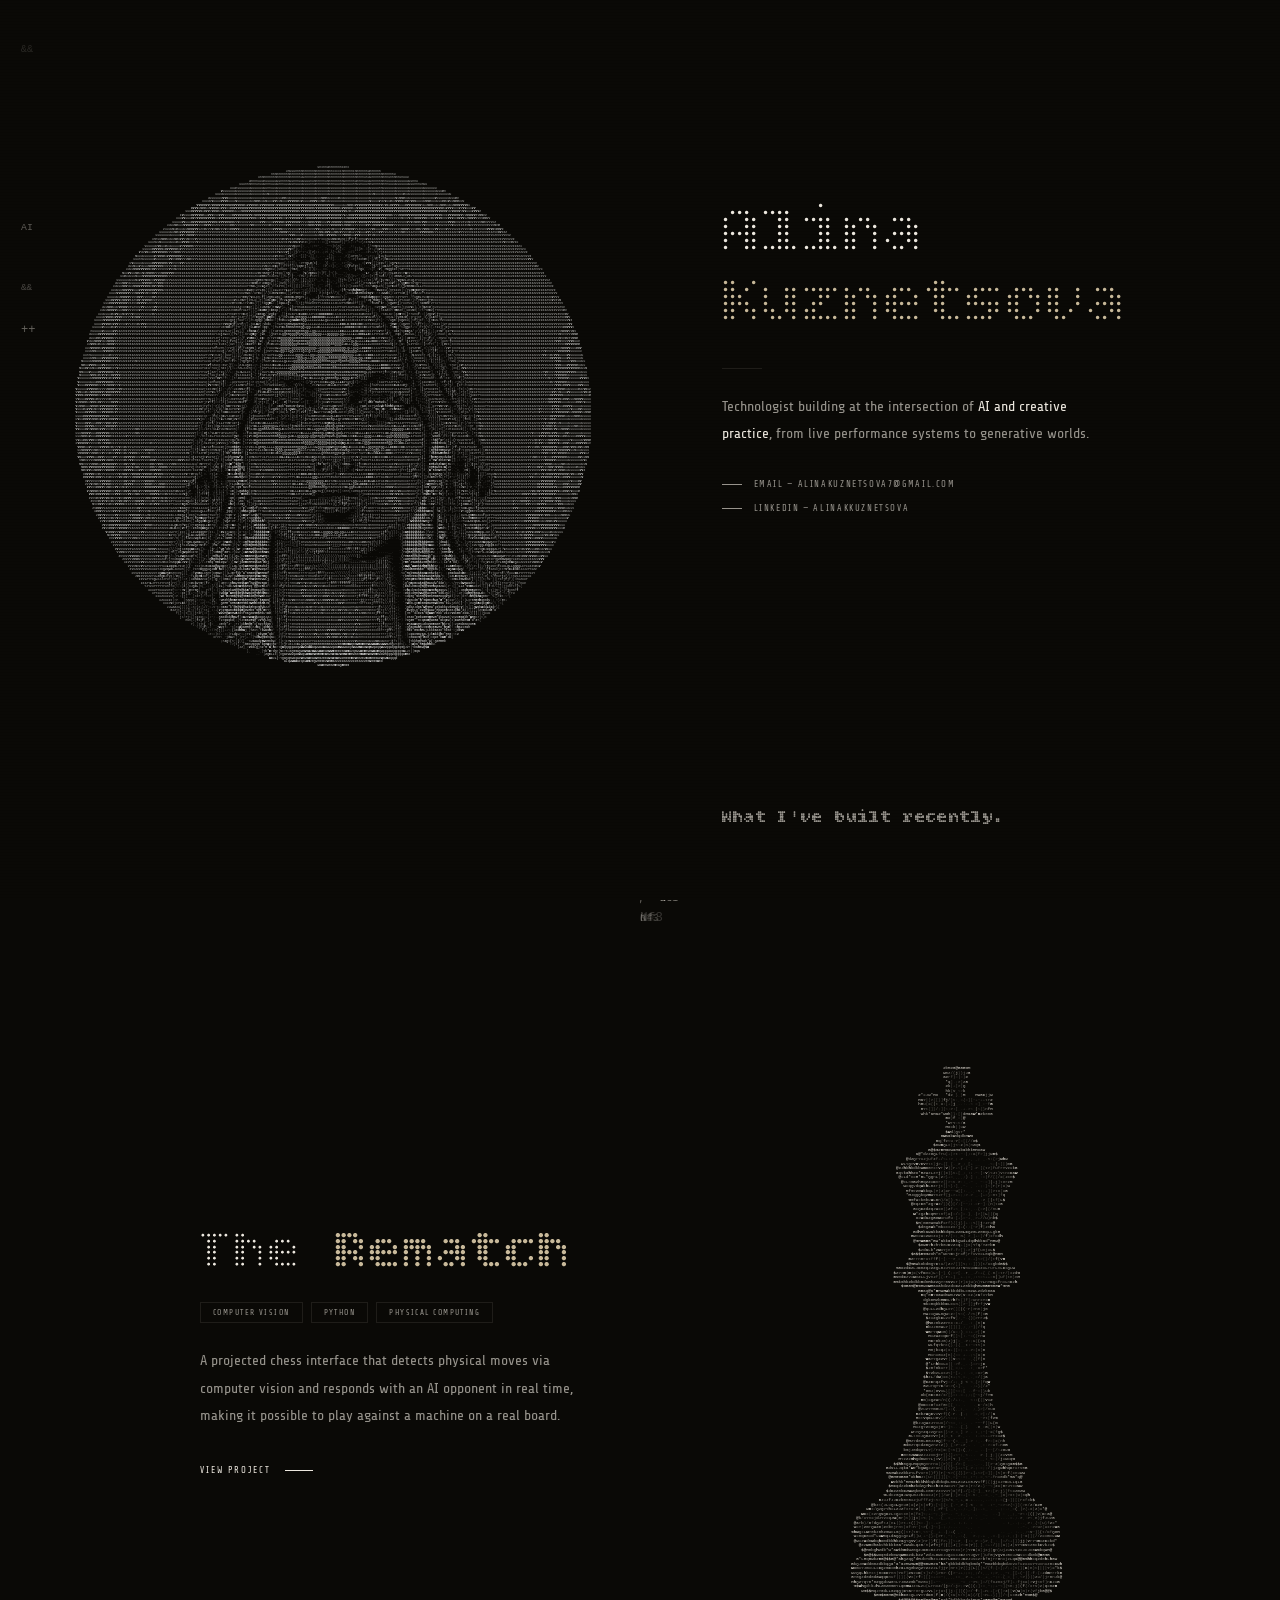
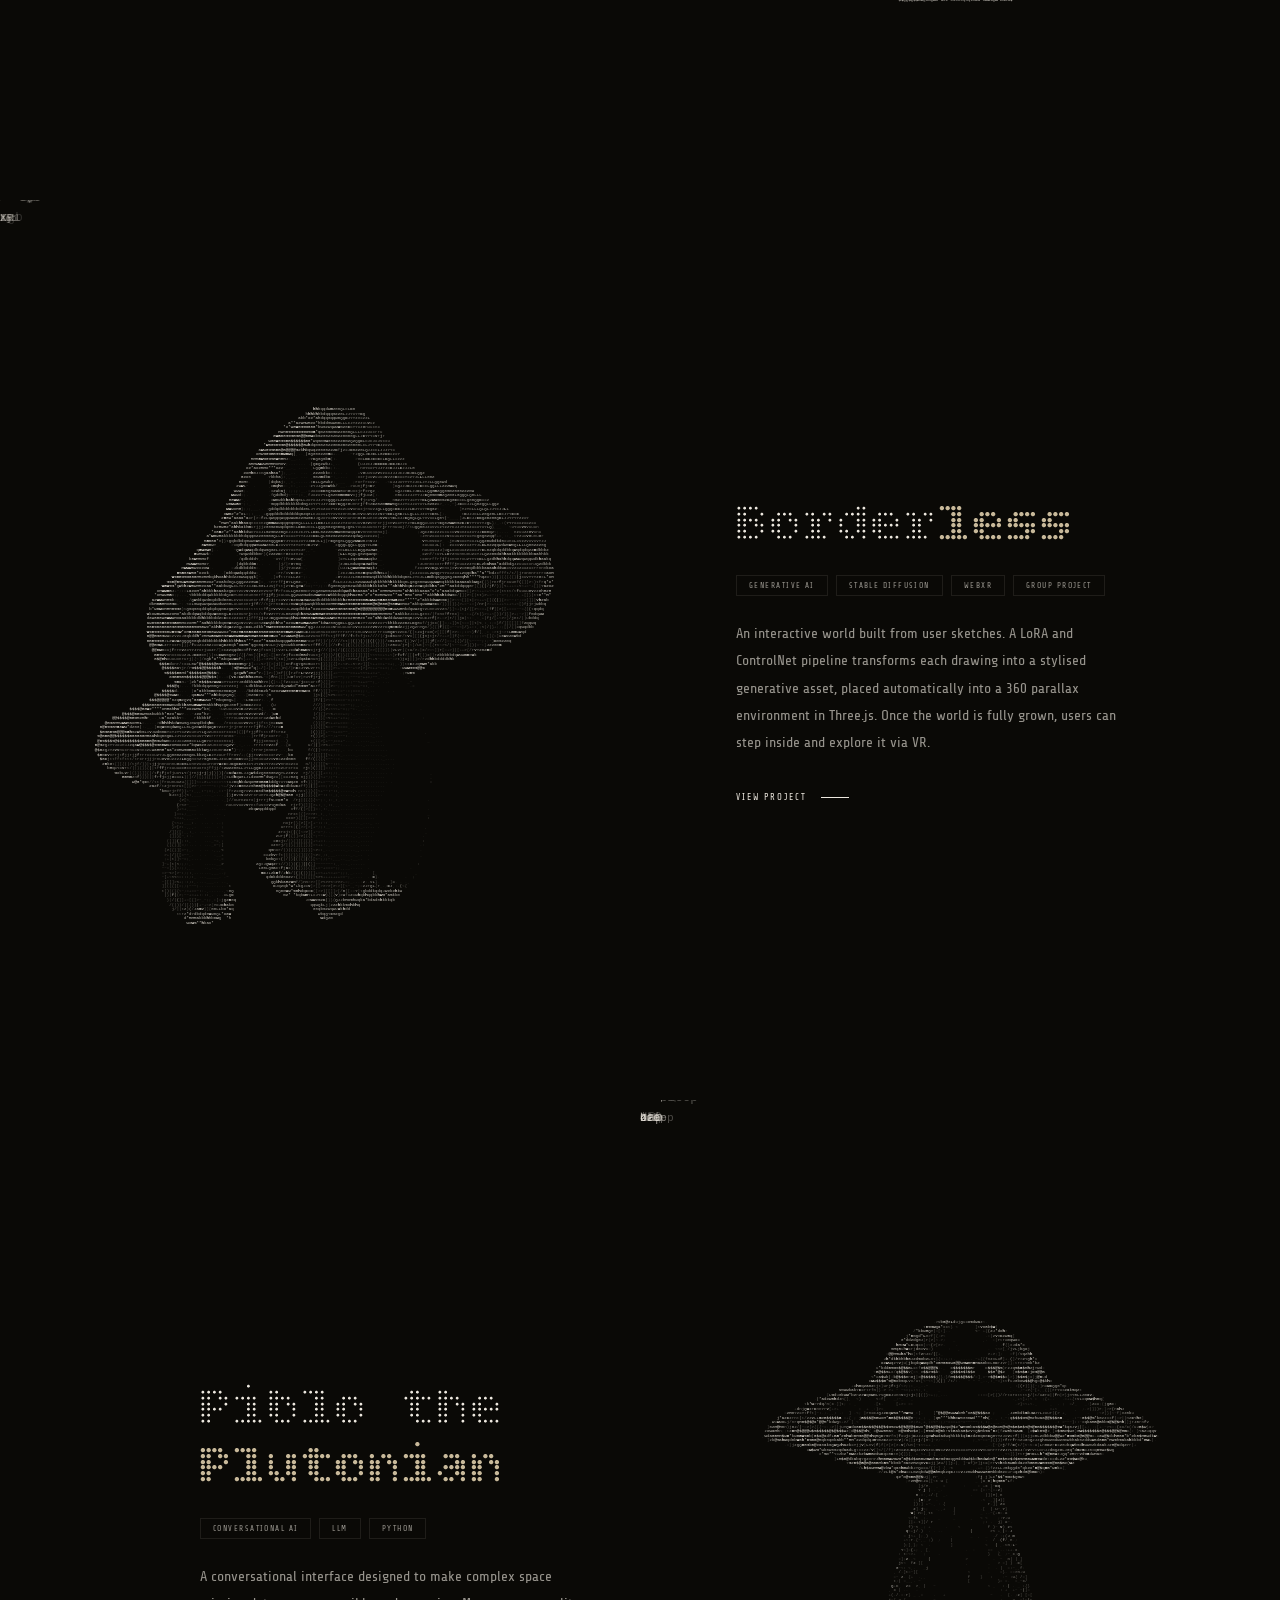
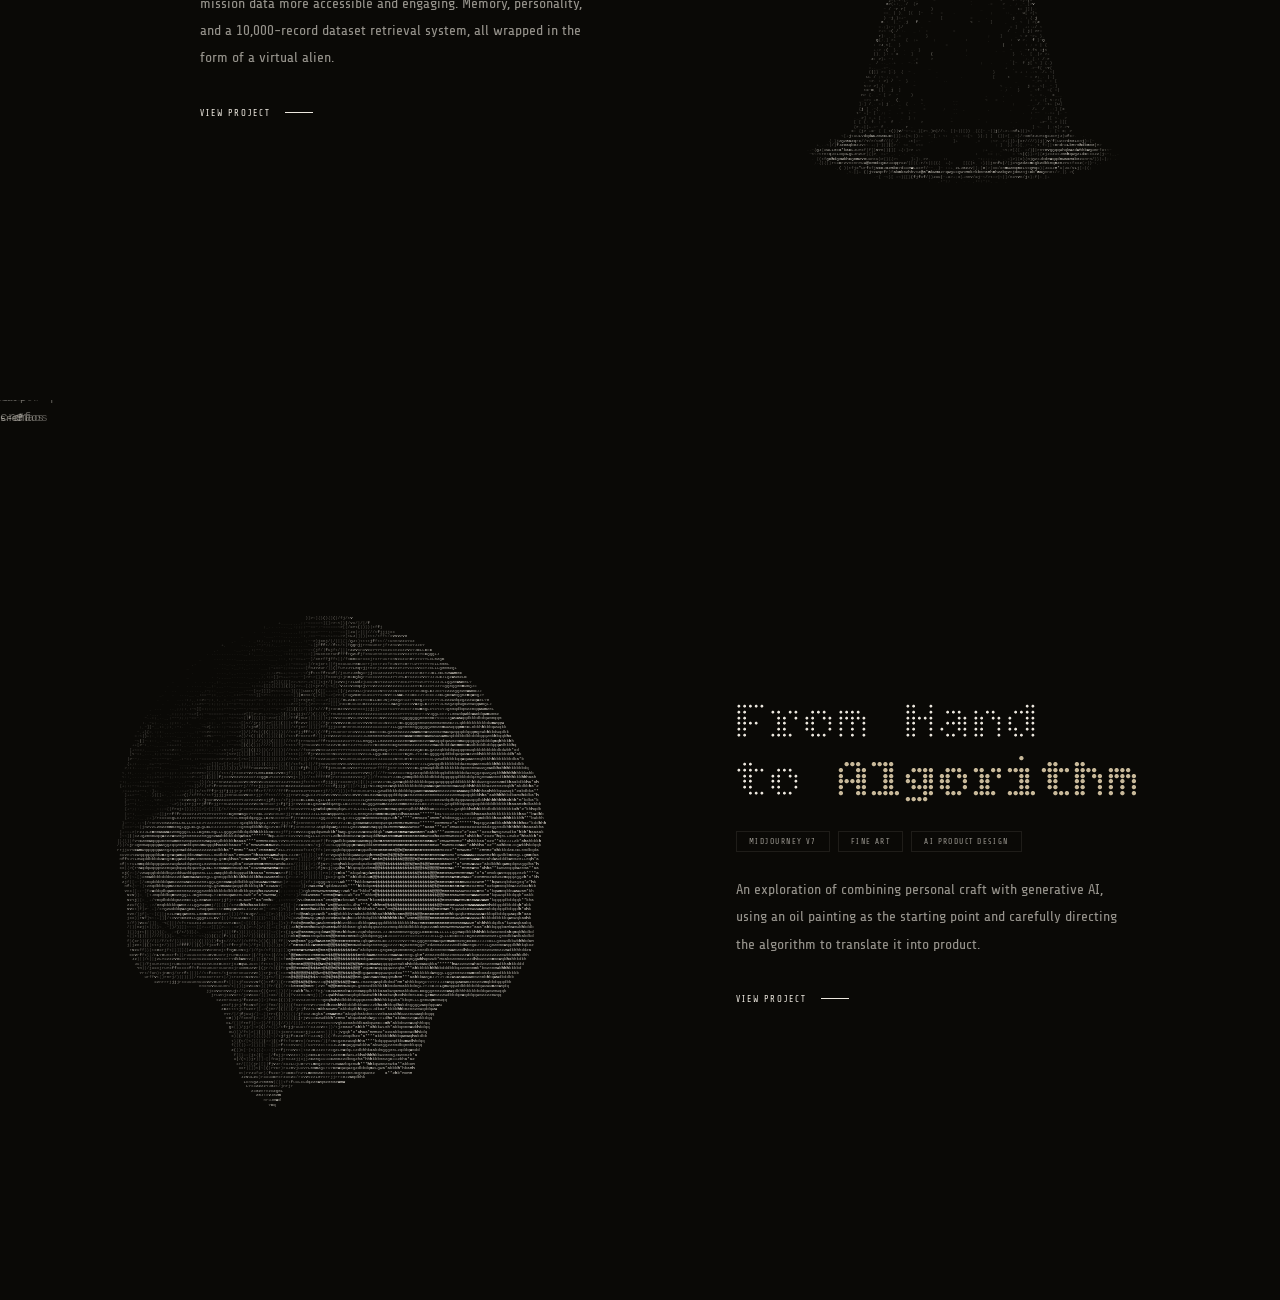
==== index.html @ 07818f17 "fix midjourney alignment" ====
<!doctype html>
<html lang="en">
<head>
  <meta charset="utf-8"/>
  <meta name="viewport" content="width=device-width, initial-scale=1"/>
  <title>Alina Kuznetsova</title>
  <link href="https://fonts.googleapis.com/css2?family=Share+Tech&family=Jost:wght@300;400;500;600;700;800&display=swap" rel="stylesheet">
  <link rel="stylesheet" href="css/style.css"/>
  <style>
    #work-intro h2 {
      font-size: clamp(13px, 1.4vw, 18px);
      font-weight: 400;
      color: var(--muted);
      letter-spacing: 0.02em;
    }
    .ascii-layer-proj {
      position: absolute;
      top: 0; left: 0;
      white-space: pre;
      font-family: 'Courier New', monospace;
      font-size: 4px;
      line-height: 1.14;
      letter-spacing: 0.02em;
      pointer-events: none;
      will-change: transform;
      -webkit-font-smoothing: none;
    }
    .ascii-layer-proj:first-child { position: relative; }
  </style>
</head>
<body>

  <!-- HERO -->
  <section id="hero">
    <div id="portrait-col">
      <div class="ascii-wrap" id="wrap-handshake" style="position:relative;margin-top:2vh;"></div>
      <canvas class="particle-canvas" id="pc-hero"></canvas>
    </div>
    <div id="info-col" style="display:flex;flex-direction:column;justify-content:space-between;padding:64px 72px 72px 56px;height:100%">
      <div class="info-top" style="display:flex;flex-direction:column;padding-top:15vh;">
        <div id="name">Alina<span class="last">Kuznetsova</span></div>
        <div class="h-rule"></div>
        <div id="descriptor">
          Technologist building at the intersection of <em>AI and creative practice</em>, from live performance systems to generative worlds.
        </div>
        <nav id="hero-links">
          <a href="mailto:alinakuznetsova7@gmail.com">Email — alinakuznetsova7@gmail.com</a>
          <a href="https://www.linkedin.com/in/alina-kuznetsova-74a386204/" target="_blank">LinkedIn — alinakkuznetsova</a>
        </nav>
      </div>
      <div id="work-intro">
        <h2>What I've built recently.</h2>
      </div>
    </div>
  </section>

  <!-- 01: THE REMATCH — icon RIGHT -->
  <section class="project-section" id="rematch">
    <div class="project-info text-left">
      <h2 class="project-title">The <em>Rematch</em></h2>
      <div class="project-tags">
        <span class="project-tag">Computer Vision</span>
        <span class="project-tag">Python</span>
        <span class="project-tag">Physical Computing</span>
      </div>
      <p class="project-desc">A projected chess interface that detects physical moves via computer vision and responds with an AI opponent in real time, making it possible to play against a machine on a real board.</p>
      <a class="project-link" href="rematch/index.html">View project</a>
    </div>
    <div class="project-visual" id="visual-rematch">
      <div id="wrap-chess" style="position:relative;will-change:transform;"></div>
      <canvas class="particle-canvas" id="pc-rematch"></canvas>
    </div>
  </section>

  <!-- 02: BORDERLESS — icon LEFT -->
  <section class="project-section visual-left" id="borderless">
    <div class="project-visual" id="visual-borderless">
      <div id="wrap-mush" style="position:relative;will-change:transform;"></div>
      <canvas class="particle-canvas" id="pc-borderless"></canvas>
    </div>
    <div class="project-info text-right">
      <h2 class="project-title">Border<em>less</em></h2>
      <div class="project-tags">
        <span class="project-tag">Generative AI</span>
        <span class="project-tag">Stable Diffusion</span>
        <span class="project-tag">WebXR</span>
        <span class="project-tag">Group Project</span>
      </div>
      <p class="project-desc">An interactive world built from user sketches. A LoRA and ControlNet pipeline transforms each drawing into a stylised generative asset, placed automatically into a 360 parallax environment in Three.js. Once the world is fully grown, users can step inside and explore it via VR.</p>
      <a class="project-link" href="borderless/index.html">View project</a>
    </div>
  </section>

  <!-- 03: PIBLO — icon RIGHT -->
  <section class="project-section" id="piblo">
    <div class="project-info text-left">
      <h2 class="project-title">Piblo the <em>Plutonian</em></h2>
      <div class="project-tags">
        <span class="project-tag">Conversational AI</span>
        <span class="project-tag">LLM</span>
        <span class="project-tag">Python</span>
      </div>
      <p class="project-desc">A conversational interface designed to make complex space mission data more accessible and engaging. Memory, personality, and a 10,000-record dataset retrieval system, all wrapped in the form of a virtual alien.</p>
      <a class="project-link" href="piblo/index.html">View project</a>
    </div>
    <div class="project-visual" style="background:var(--bg)" id="visual-piblo">
      <div id="ufo-wrap" style="position:relative;will-change:transform;"></div>
      <canvas class="particle-canvas" id="pc-piblo"></canvas>
    </div>
  </section>

  <!-- 04: FROM HAND TO ALGORITHM — icon LEFT -->
  <section class="project-section visual-left" id="midjourney">
    <div class="project-visual" id="visual-midjourney">
      <div id="wrap-brush" style="position:relative;will-change:transform;"></div>
      <canvas class="particle-canvas" id="pc-midjourney"></canvas>
    </div>
    <div class="project-info text-right">
      <h2 class="project-title">From Hand<br>to <em>Algorithm</em></h2>
      <div class="project-tags">
        <span class="project-tag">Midjourney V7</span>
        <span class="project-tag">Fine Art</span>
        <span class="project-tag">AI Product Design</span>
      </div>
      <p class="project-desc">An exploration of combining personal craft with generative AI, using an oil painting as the starting point and carefully directing the algorithm to translate it into product.</p>
      <a class="project-link" href="midjourney/index.html">View project</a>
    </div>
  </section>

  <script src="js/main.js"></script>
  <script>
  (function() {

    // ── HERO PORTRAIT ──
    Portfolio.renderASCII({
      src: 'images/face.png',
      wrap: document.getElementById('wrap-handshake'),
      fontSize: 3,
      toneMode: 'portrait',
      scale: 0.88,
      onDone: function(layers, PX, PY) {
        Portfolio.initParallax(document.getElementById('wrap-handshake'), layers, PX, PY, 0.7);
      }
    });
    var pcHero = document.getElementById('pc-hero');
    if (pcHero) Portfolio.initEdgeParticles(pcHero, ['AI','&&','//','{}','<>','01','ML','++','>>','::'], 28);

    // ── PROJECT ICONS -- exact copy of project page renderer ──
    var NUM_LAYERS = 10;
    var RAMP = " .-_,:;~=+<>[]{}()|/tfjrxnuvzXYJCLQ0Zmwqdbkha*#MW8%B@$";
    var R = RAMP.length;
    var OPACITIES = [0.14,0.22,0.30,0.40,0.50,0.60,0.70,0.80,0.90,1.0];
    var PX = [0.4,0.9,1.6,2.5,3.6,5.0,6.6,8.4,10.5,13.0];
    var PY = [0.3,0.6,1.1,1.7,2.4,3.3,4.4,5.6,7.0,8.8];

    function renderIcon(src, wrapId, visualId, pcId, chars, scale) {
      var wrap = document.getElementById(wrapId);
      var col = document.getElementById(visualId);
      scale = scale || 0.97;
      var layerEls = [];
      for (var i = 0; i < NUM_LAYERS; i++) {
        var pre = document.createElement('pre');
        pre.className = 'ascii-layer-proj';
        pre.style.zIndex = i;
        wrap.appendChild(pre);
        pre.style.color = 'rgba(237,232,223,' + OPACITIES[i] + ')';
        layerEls.push(pre);
      }
      var off = document.createElement('canvas');
      off.style.display = 'none';
      document.body.appendChild(off);
      var img = new Image();
      img.crossOrigin = 'anonymous';
      img.onload = function() {
        setTimeout(function() {
          var CW = 4 * 0.601, CH = 4 * 1.14;
          var imgA = img.width / img.height;
          var ROWS = Math.round(col.clientHeight * scale / CH);
          var COLS = Math.round(ROWS * imgA * (CH / CW));
          var maxC = Math.round(col.clientWidth * 0.97 / CW);
          if (COLS > maxC) { COLS = maxC; ROWS = Math.round(COLS / imgA * (CW / CH)); }
          off.width = COLS; off.height = ROWS;
          var ctx = off.getContext('2d');
          ctx.drawImage(img, 0, 0, COLS, ROWS);
          var data = ctx.getImageData(0, 0, COLS, ROWS).data;
          var raw = [];
          for (var i = 0; i < data.length; i += 4) {
            var r = data[i], g = data[i+1], b = data[i+2], a = data[i+3];
            if (a < 30 || (r > 230 && g > 230 && b > 230)) { raw.push(-1); continue; }
            var lum = (0.299*r + 0.587*g + 0.114*b) / 255;
            var lv = 1 - lum;
            raw.push(lv < 0.04 ? -1 : Math.pow(lv, 0.85));
          }
          var valid = raw.filter(function(v){return v>=0;}).sort(function(a,b){return a-b;});
          var lo = valid[Math.floor(valid.length*0.005)];
          var hi = valid[Math.floor(valid.length*0.995)];
          var norm = raw.map(function(v){return v<0?-1:Math.max(0,Math.min(1,(v-lo)/(hi-lo)));});
          var bw = 1 / NUM_LAYERS;
          for (var li = 0; li < NUM_LAYERS; li++) {
            var mn = li*bw, mx = mn+bw+0.012, out = '';
            for (var row = 0; row < ROWS; row++) {
              for (var c = 0; c < COLS; c++) {
                var d = norm[row*COLS+c];
                out += (d>=0&&d>=mn&&d<mx) ? RAMP[Math.min(Math.floor(d*R),R-1)] : ' ';
              }
              out += '\n';
            }
            layerEls[li].textContent = out;
          }
          var tx=0,ty=0,cx=0,cy=0;
          window.addEventListener('mousemove',function(e){
            tx=(e.clientX/window.innerWidth-0.5)*2;
            ty=(e.clientY/window.innerHeight-0.5)*2;
          });
          (function tick(){
            cx+=(tx-cx)*0.055; cy+=(ty-cy)*0.055;
            wrap.style.transform='perspective(1000px) rotateY('+(cx*8)+'deg) rotateX('+(-cy*5)+'deg)';
            for(var i=0;i<layerEls.length;i++)
              layerEls[i].style.transform='translate('+(cx*-PX[i]*0.7)+'px,'+(cy*-PY[i]*0.7)+'px)';
            requestAnimationFrame(tick);
          })();
        }, 100);
      };
      img.src = src;
      var pc = document.getElementById(pcId);
      if (pc && Portfolio.particleChars[chars]) {
        Portfolio.initEdgeParticles(pc, Portfolio.particleChars[chars], 28);
      }
    }

    renderIcon('images/chess.webp', 'wrap-chess',  'visual-rematch',    'pc-rematch',    'rematch');
    renderIcon('images/mush.webp',  'wrap-mush',   'visual-borderless', 'pc-borderless', 'borderless');
    renderIcon('images/skull.webp', 'wrap-brush',  'visual-midjourney', 'pc-midjourney', 'midjourney');

    // ── UFO ──
    renderIcon('images/ufo.webp', 'ufo-wrap', 'visual-piblo', 'pc-piblo', 'piblo', 0.55);

  })();
  </script>
</body>
</html>
---- css/style.css ----
@import url("https://fonts.googleapis.com/css2?family=Share+Tech&family=Bitcount&display=swap");

:root {
  --bg:      #0a0906;
  --ink:     #ede8df;
  --muted:   rgba(237,232,223,0.62);
  --faint:   rgba(237,232,223,0.09);
  --warm:    #c8b99a;
  --mono:    'Courier New', monospace;
  --sans:    'Share Tech', sans-serif;
  --display: 'Bitcount', sans-serif;
}

*,*::before,*::after { box-sizing:border-box; margin:0; padding:0; }
html { scroll-behavior: smooth; }
body {
  background: var(--bg);
  color: var(--ink);
  font-family: var(--sans);
  overflow-x: hidden;
  -webkit-font-smoothing: antialiased;
}
body::after {
  content: "";
  position: fixed; inset: 0;
  background: repeating-linear-gradient(0deg, transparent, transparent 2px, rgba(0,0,0,0.018) 2px, rgba(0,0,0,0.018) 3px);
  pointer-events: none;
  z-index: 9999;
}

/* HERO */
#hero {
  width: 100vw; height: 100vh;
  display: grid;
  grid-template-columns: 52% 48%;
  position: relative;
  overflow: hidden;
}
#portrait-col {
  position: relative;
  width: 100%;
  height: 100%;
  overflow: hidden;
  display: flex;
  align-items: center;
  justify-content: center;
}
#portrait-wrap {
  position: relative;
  will-change: transform;
  width: 100%;
  height: 100%;
}
#portrait-wrap canvas {
  display: block;
  width: 100%;
  height: 100%;
}

#info-col {
  display: flex;
  flex-direction: column;
  justify-content: center;
  padding: 64px 72px 72px 56px;
  height: 100%;
}
.info-top {
  display: flex;
  flex-direction: column;
  margin-bottom: auto;
  padding-top: 0;
}

/* Work intro */
#work-intro { padding-top: 48px; }
#work-intro h2 {
  font-family: var(--display);
  font-size: clamp(14px, 1.4vw, 18px);
  font-weight: 300;
  color: var(--muted);
  letter-spacing: 0.01em;
}

/* NAME */
#name {
  font-family: var(--display);
  font-size: clamp(52px, 5.5vw, 80px);
  font-weight: 200;
  line-height: 1.0;
  letter-spacing: -0.02em;
  margin-bottom: 28px;
}
#name .last {
  font-weight: 200;
  color: var(--warm);
  display: block;
}

.h-rule { width: 40px; height: 1px; background: var(--faint); margin-bottom: 24px; }

#descriptor {
  font-size: clamp(13px, 1.15vw, 15px);
  line-height: 1.85;
  color: var(--muted);
  max-width: 380px;
  margin-bottom: 32px;
}
#descriptor em { font-style: normal; color: var(--ink); font-weight: 400; }

#hero-links { display: flex; flex-direction: column; gap: 14px; }
#hero-links a {
  font-size: 9px; letter-spacing: 0.18em; text-transform: uppercase;
  color: var(--muted); text-decoration: none;
  display: flex; align-items: center; gap: 12px;
  transition: color 0.2s; width: fit-content;
}
#hero-links a::before {
  content: ""; width: 20px; height: 1px;
  background: currentColor; transition: width 0.3s; flex-shrink: 0;
}
#hero-links a:hover { color: var(--ink); }
#hero-links a:hover::before { width: 36px; }

/* PROJECT SECTIONS */
.project-section {
  width: 100vw; min-height: 100vh;
  display: grid;
  grid-template-columns: 1fr 1fr;
  align-items: center;
  position: relative;
  overflow: hidden;
}
.project-section.visual-left {
  grid-template-columns: 1fr 1fr;
}
.project-visual {
  position: relative;
  height: 100vh;
  display: flex; align-items: center; justify-content: center;
  overflow: hidden;
}
.ascii-wrap { position: relative; will-change: transform; }
.particle-canvas { position: absolute; inset: 0; pointer-events: none; z-index: 20; }
#ufo-canvas { display: block; }

.project-info {
  display: flex; flex-direction: column;
  padding: 0 72px;
}
.project-info.text-left { padding-left: 200px; padding-right: 56px; }
.project-info.text-right { padding-left: 96px; padding-right: 96px; }

.project-title {
  font-family: var(--display);
  font-size: clamp(36px, 4.5vw, 64px);
  font-weight: 200;
  line-height: 1.0;
  letter-spacing: -0.02em;
  margin-bottom: 20px;
}
.project-title em {
  font-style: normal;
  font-weight: 300;
  color: var(--warm);
}

.project-tags { display: flex; flex-wrap: wrap; gap: 8px; margin-bottom: 24px; }
.project-tag {
  font-size: 8px; letter-spacing: 0.18em; text-transform: uppercase;
  color: var(--muted); border: 1px solid var(--faint); padding: 5px 12px;
}

.project-desc {
  font-size: clamp(13px, 1.15vw, 15px);
  line-height: 1.85; color: var(--muted);
  max-width: 400px; margin-bottom: 36px;
}

.project-link {
  font-size: 9px; letter-spacing: 0.22em; text-transform: uppercase;
  color: var(--ink); text-decoration: none;
  display: flex; align-items: center; gap: 14px;
  width: fit-content; transition: gap 0.3s;
}
.project-link::after {
  content: ""; width: 28px; height: 1px;
  background: var(--ink); transition: width 0.3s;
}
.project-link:hover { gap: 20px; }
.project-link:hover::after { width: 44px; }
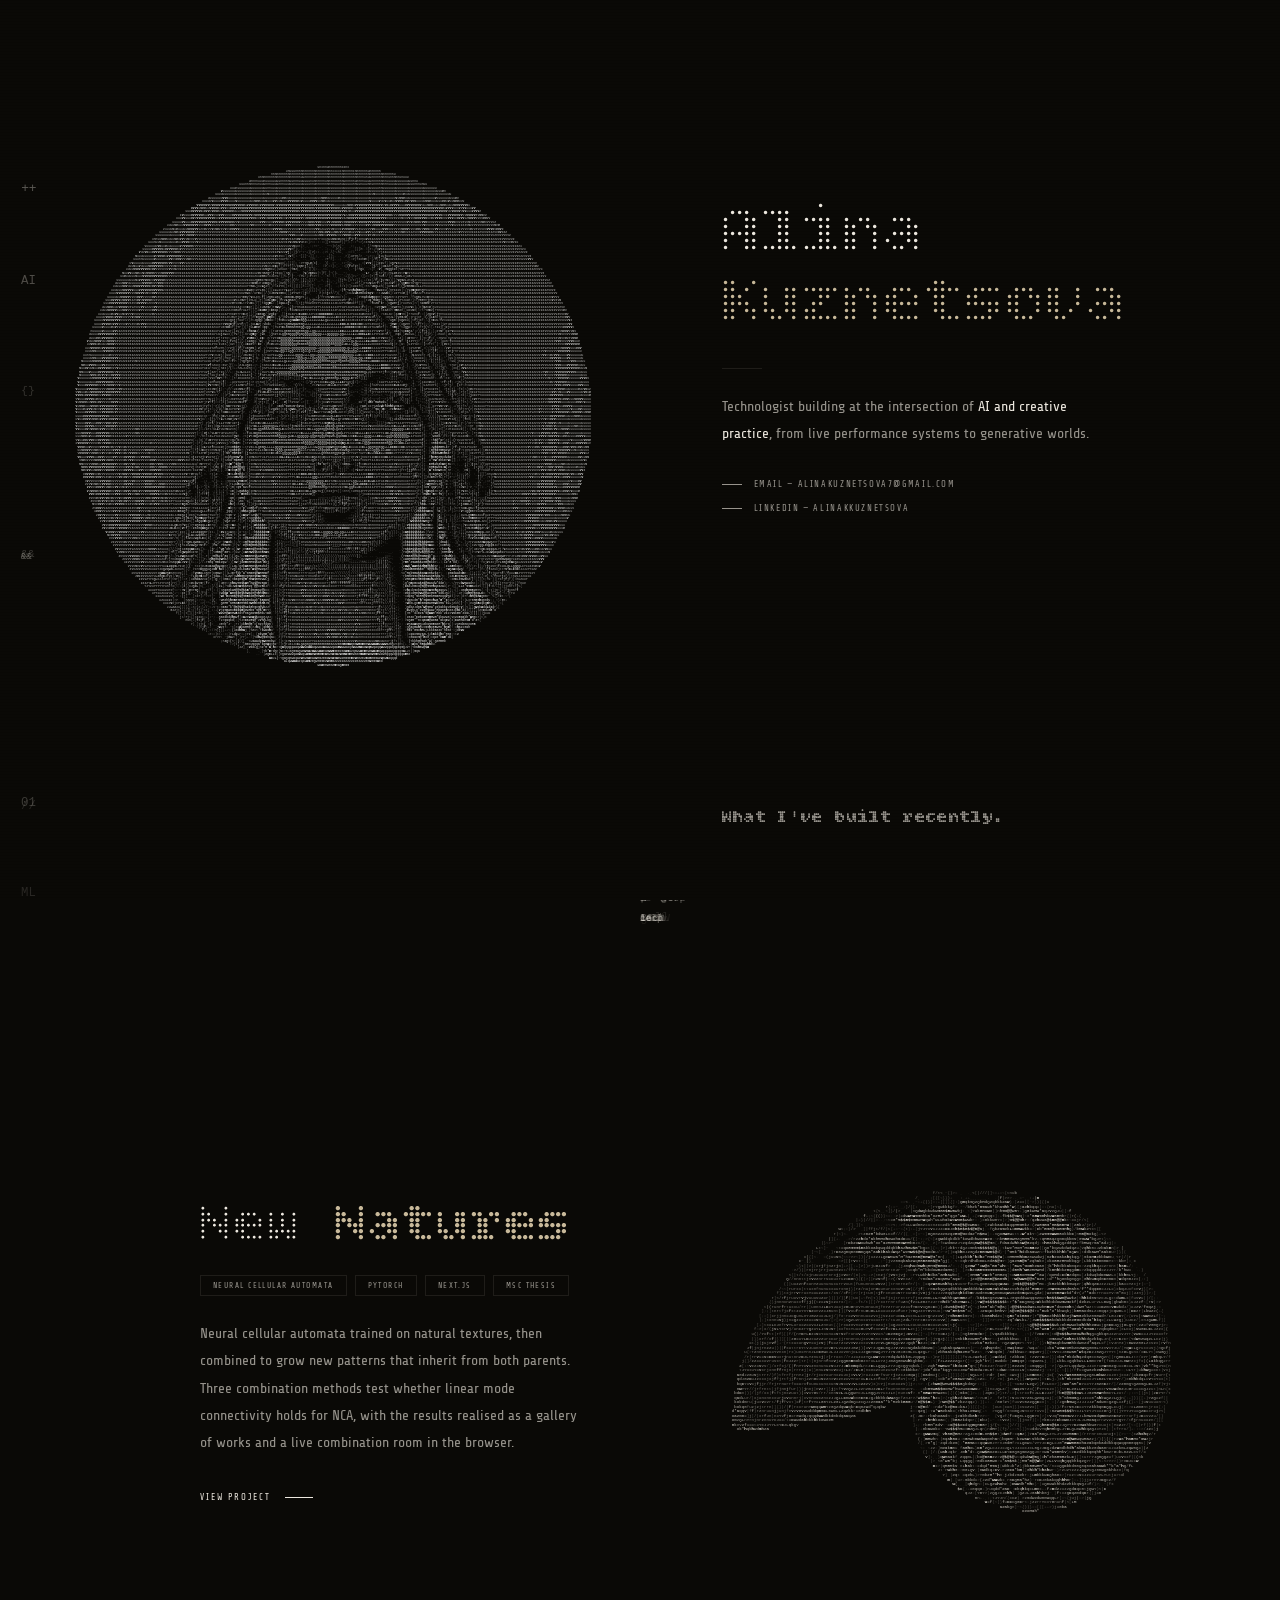
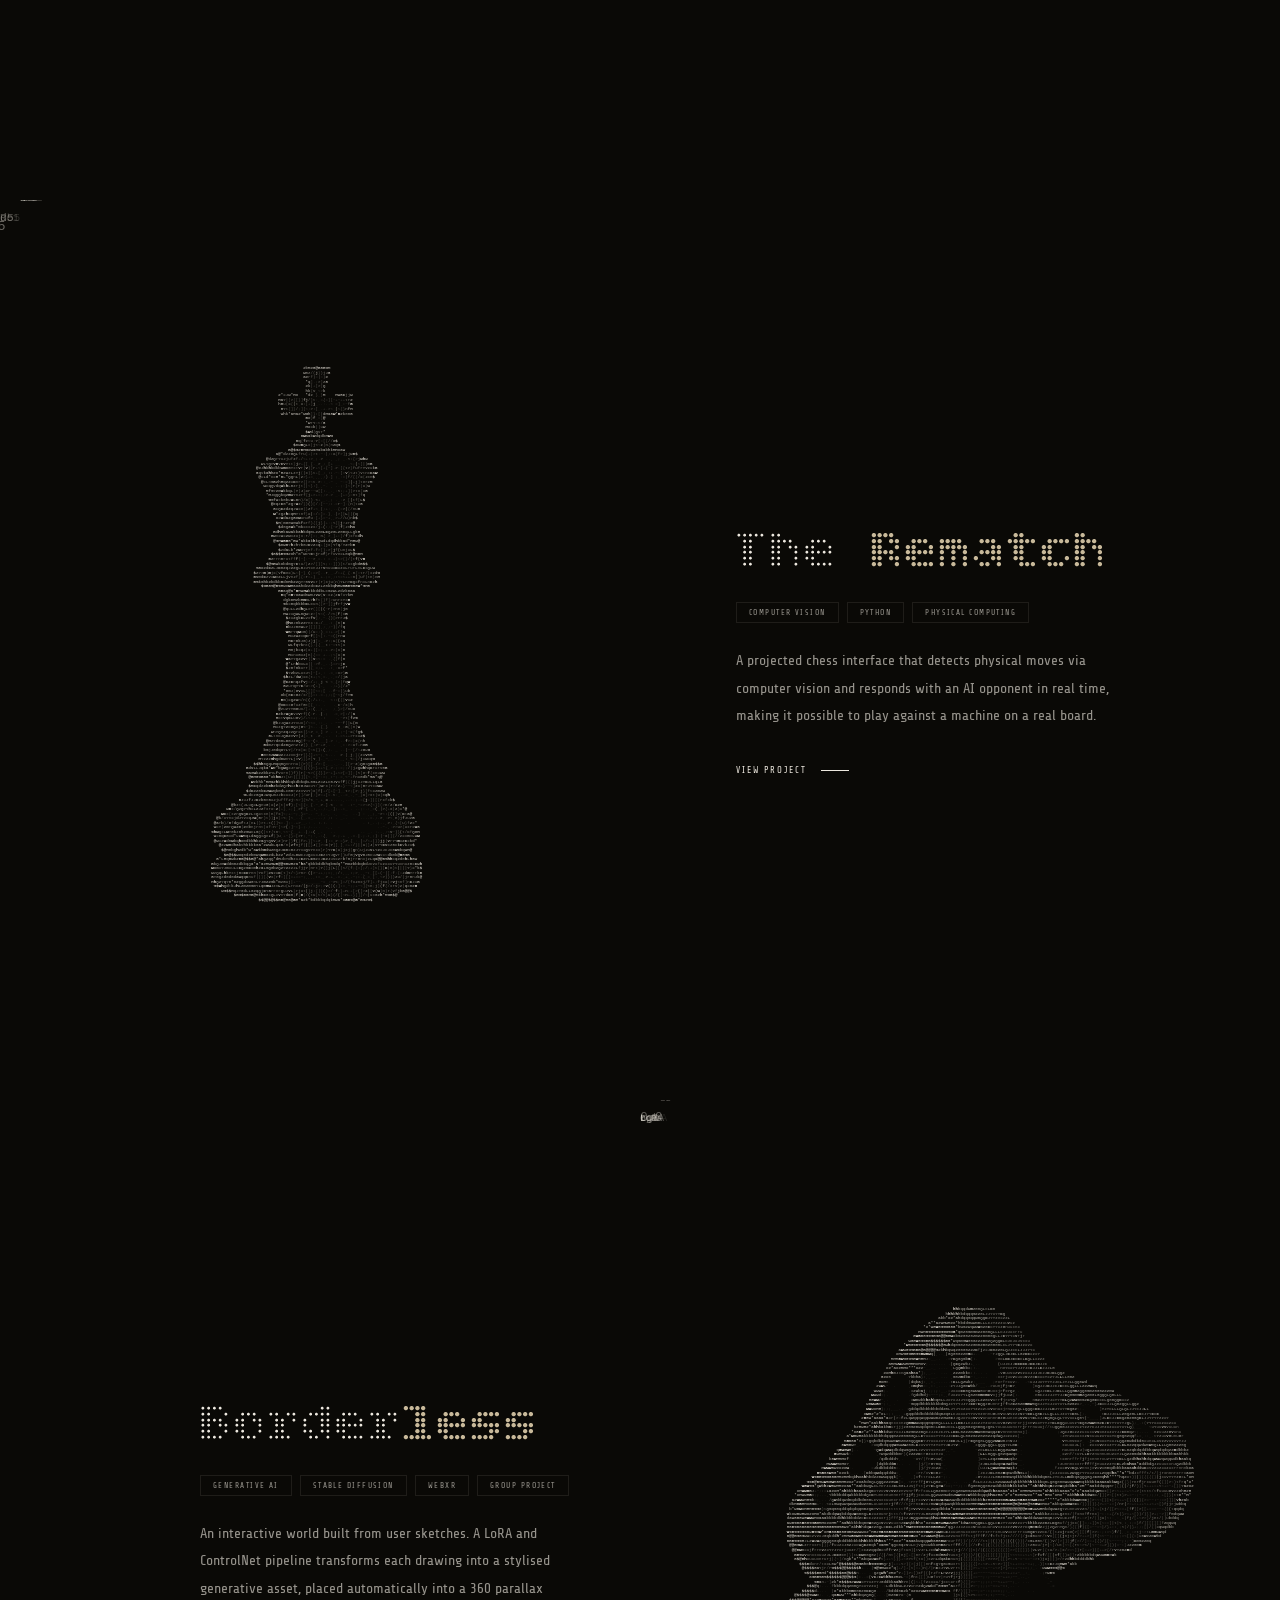
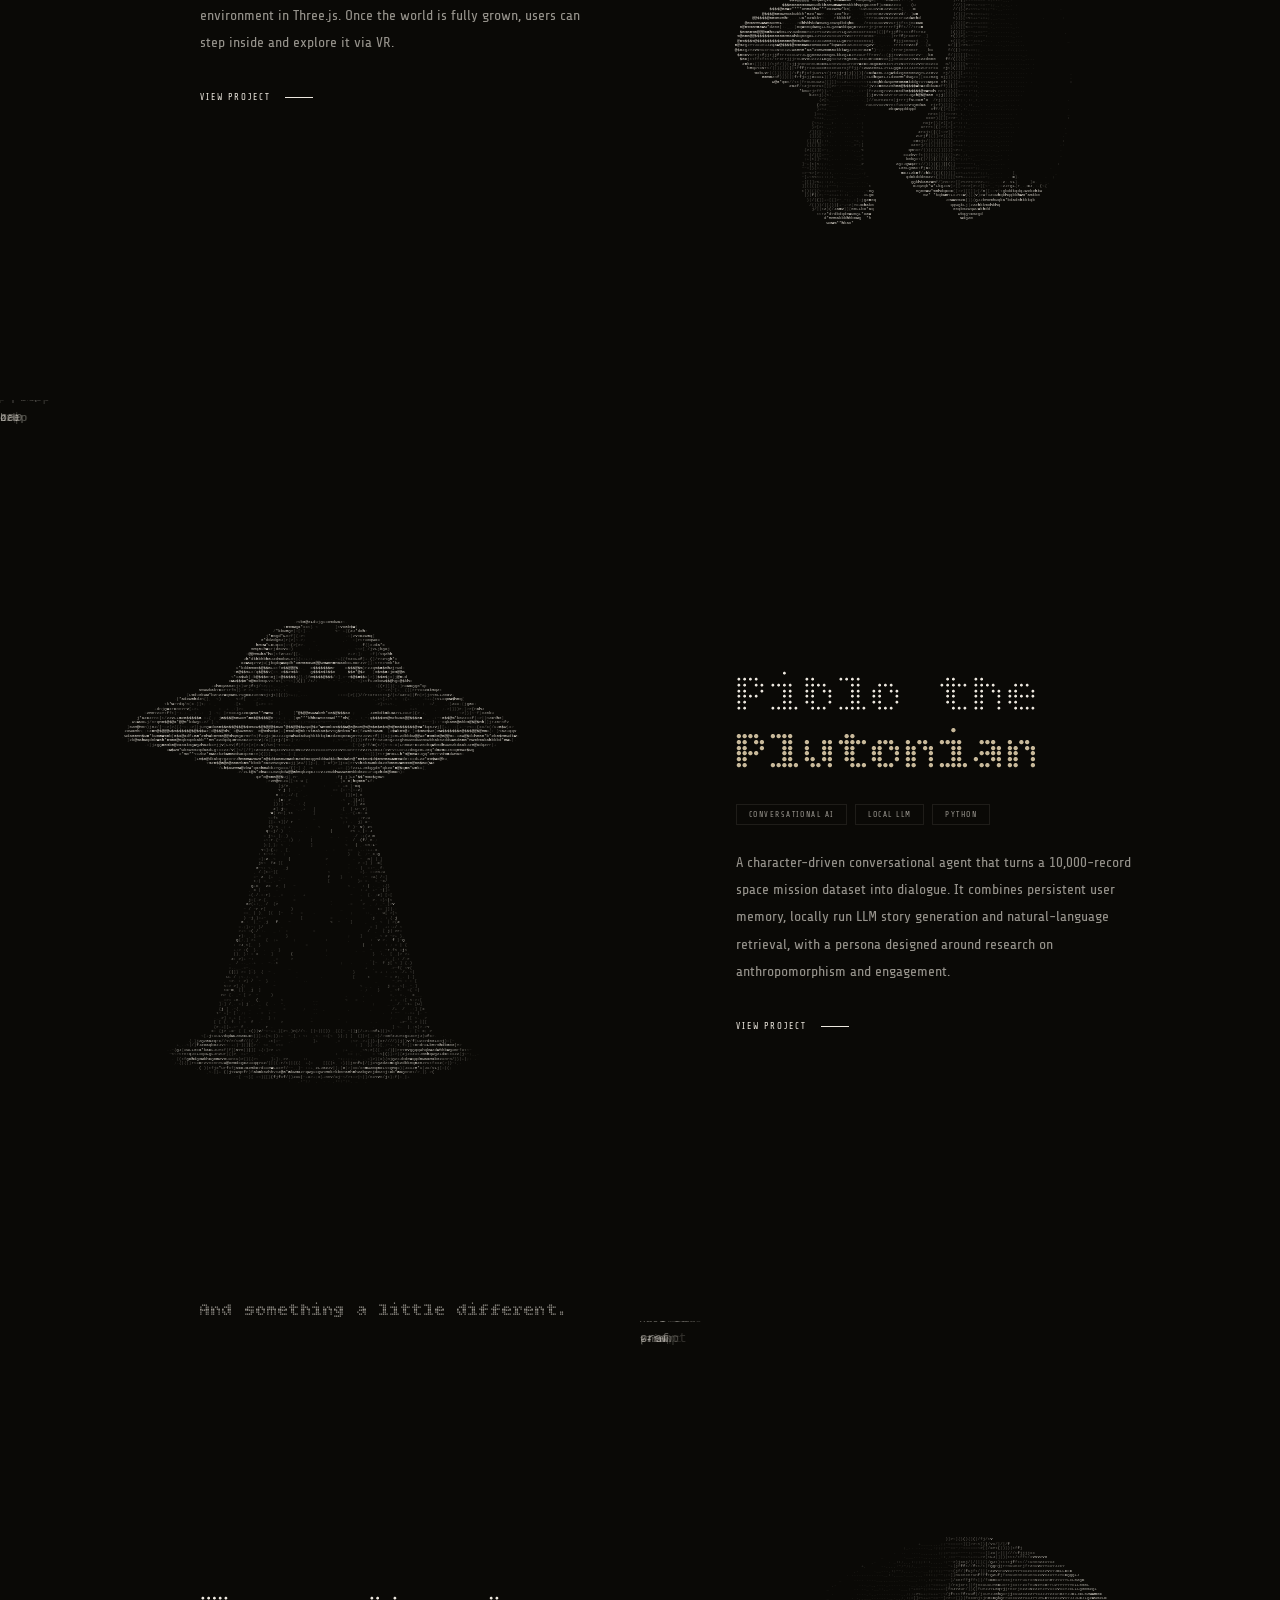
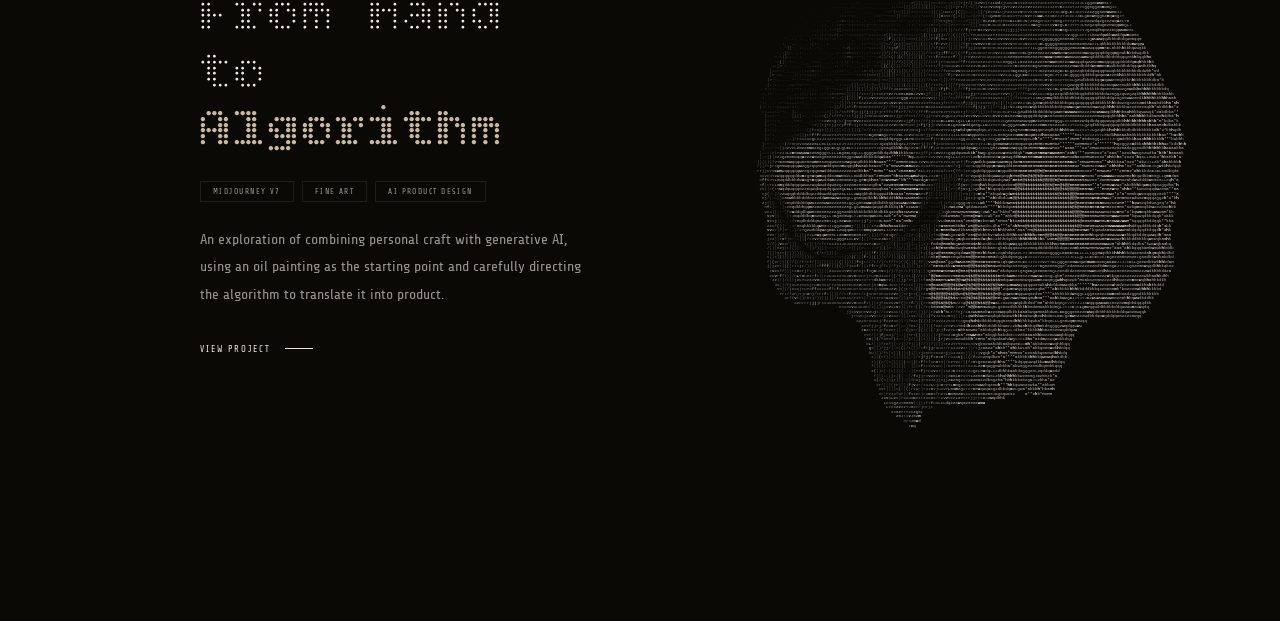
==== commit 33bd221d: "reorder projects, add new natures page and nautilus icon" ====
--- a/index.html
+++ b/index.html
@@ -7,11 +7,19 @@
   <link href="https://fonts.googleapis.com/css2?family=Share+Tech&family=Jost:wght@300;400;500;600;700;800&display=swap" rel="stylesheet">
   <link rel="stylesheet" href="css/style.css"/>
   <style>
-    #work-intro h2 {
+    #work-intro h2, #extra-intro h2 {
       font-size: clamp(13px, 1.4vw, 18px);
       font-weight: 400;
       color: var(--muted);
       letter-spacing: 0.02em;
+    }
+    #extra-intro {
+      padding: 0 56px 0 200px;
+    }
+    #extra-intro h2 {
+      font-family: var(--display);
+      font-weight: 300;
+      letter-spacing: 0.01em;
     }
     .ascii-layer-proj {
       position: absolute;
@@ -54,9 +62,32 @@
     </div>
   </section>
 
-  <!-- 01: THE REMATCH — icon RIGHT -->
-  <section class="project-section" id="rematch">
+  <!-- 01: NEW NATURES — icon RIGHT -->
+  <section class="project-section" id="new-natures">
     <div class="project-info text-left">
+      <h2 class="project-title">New <em>Natures</em></h2>
+      <div class="project-tags">
+        <span class="project-tag">Neural Cellular Automata</span>
+        <span class="project-tag">PyTorch</span>
+        <span class="project-tag">Next.js</span>
+        <span class="project-tag">MSc Thesis</span>
+      </div>
+      <p class="project-desc">Neural cellular automata trained on natural textures, then combined to grow new patterns that inherit from both parents. Three combination methods test whether linear mode connectivity holds for NCA, with the results realised as a gallery of works and a live combination room in the browser.</p>
+      <a class="project-link" href="new-natures/index.html">View project</a>
+    </div>
+    <div class="project-visual" id="visual-new-natures">
+      <div id="wrap-nca" style="position:relative;will-change:transform;"></div>
+      <canvas class="particle-canvas" id="pc-new-natures"></canvas>
+    </div>
+  </section>
+
+  <!-- 02: THE REMATCH — icon LEFT -->
+  <section class="project-section visual-left" id="rematch">
+    <div class="project-visual" id="visual-rematch">
+      <div id="wrap-chess" style="position:relative;will-change:transform;"></div>
+      <canvas class="particle-canvas" id="pc-rematch"></canvas>
+    </div>
+    <div class="project-info text-right">
       <h2 class="project-title">The <em>Rematch</em></h2>
       <div class="project-tags">
         <span class="project-tag">Computer Vision</span>
@@ -66,19 +97,11 @@
       <p class="project-desc">A projected chess interface that detects physical moves via computer vision and responds with an AI opponent in real time, making it possible to play against a machine on a real board.</p>
       <a class="project-link" href="rematch/index.html">View project</a>
     </div>
-    <div class="project-visual" id="visual-rematch">
-      <div id="wrap-chess" style="position:relative;will-change:transform;"></div>
-      <canvas class="particle-canvas" id="pc-rematch"></canvas>
-    </div>
-  </section>
-
-  <!-- 02: BORDERLESS — icon LEFT -->
-  <section class="project-section visual-left" id="borderless">
-    <div class="project-visual" id="visual-borderless">
-      <div id="wrap-mush" style="position:relative;will-change:transform;"></div>
-      <canvas class="particle-canvas" id="pc-borderless"></canvas>
-    </div>
-    <div class="project-info text-right">
+  </section>
+
+  <!-- 03: BORDERLESS — icon RIGHT -->
+  <section class="project-section" id="borderless">
+    <div class="project-info text-left">
       <h2 class="project-title">Border<em>less</em></h2>
       <div class="project-tags">
         <span class="project-tag">Generative AI</span>
@@ -89,41 +112,50 @@
       <p class="project-desc">An interactive world built from user sketches. A LoRA and ControlNet pipeline transforms each drawing into a stylised generative asset, placed automatically into a 360 parallax environment in Three.js. Once the world is fully grown, users can step inside and explore it via VR.</p>
       <a class="project-link" href="borderless/index.html">View project</a>
     </div>
-  </section>
-
-  <!-- 03: PIBLO — icon RIGHT -->
-  <section class="project-section" id="piblo">
-    <div class="project-info text-left">
-      <h2 class="project-title">Piblo the <em>Plutonian</em></h2>
-      <div class="project-tags">
-        <span class="project-tag">Conversational AI</span>
-        <span class="project-tag">LLM</span>
-        <span class="project-tag">Python</span>
-      </div>
-      <p class="project-desc">A conversational interface designed to make complex space mission data more accessible and engaging. Memory, personality, and a 10,000-record dataset retrieval system, all wrapped in the form of a virtual alien.</p>
-      <a class="project-link" href="piblo/index.html">View project</a>
-    </div>
+    <div class="project-visual" id="visual-borderless">
+      <div id="wrap-mush" style="position:relative;will-change:transform;"></div>
+      <canvas class="particle-canvas" id="pc-borderless"></canvas>
+    </div>
+  </section>
+
+  <!-- 04: PIBLO — icon LEFT -->
+  <section class="project-section visual-left" id="piblo">
     <div class="project-visual" style="background:var(--bg)" id="visual-piblo">
       <div id="ufo-wrap" style="position:relative;will-change:transform;"></div>
       <canvas class="particle-canvas" id="pc-piblo"></canvas>
     </div>
-  </section>
-
-  <!-- 04: FROM HAND TO ALGORITHM — icon LEFT -->
-  <section class="project-section visual-left" id="midjourney">
+    <div class="project-info text-right">
+      <h2 class="project-title">Piblo the <em>Plutonian</em></h2>
+      <div class="project-tags">
+        <span class="project-tag">Conversational AI</span>
+        <span class="project-tag">Local LLM</span>
+        <span class="project-tag">Python</span>
+      </div>
+      <p class="project-desc">A character-driven conversational agent that turns a 10,000-record space mission dataset into dialogue. It combines persistent user memory, locally run LLM story generation and natural-language retrieval, with a persona designed around research on anthropomorphism and engagement.</p>
+      <a class="project-link" href="piblo/index.html">View project</a>
+    </div>
+  </section>
+
+  <!-- EXTRA -->
+  <div id="extra-intro">
+    <h2>And something a little different.</h2>
+  </div>
+
+  <!-- 05: FROM HAND TO ALGORITHM — icon RIGHT -->
+  <section class="project-section" id="midjourney">
+    <div class="project-info text-left">
+      <h2 class="project-title">From Hand<br>to <em>Algorithm</em></h2>
+      <div class="project-tags">
+        <span class="project-tag">Midjourney V7</span>
+        <span class="project-tag">Fine Art</span>
+        <span class="project-tag">AI Product Design</span>
+      </div>
+      <p class="project-desc">An exploration of combining personal craft with generative AI, using an oil painting as the starting point and carefully directing the algorithm to translate it into product.</p>
+      <a class="project-link" href="midjourney/index.html">View project</a>
+    </div>
     <div class="project-visual" id="visual-midjourney">
       <div id="wrap-brush" style="position:relative;will-change:transform;"></div>
       <canvas class="particle-canvas" id="pc-midjourney"></canvas>
-    </div>
-    <div class="project-info text-right">
-      <h2 class="project-title">From Hand<br>to <em>Algorithm</em></h2>
-      <div class="project-tags">
-        <span class="project-tag">Midjourney V7</span>
-        <span class="project-tag">Fine Art</span>
-        <span class="project-tag">AI Product Design</span>
-      </div>
-      <p class="project-desc">An exploration of combining personal craft with generative AI, using an oil painting as the starting point and carefully directing the algorithm to translate it into product.</p>
-      <a class="project-link" href="midjourney/index.html">View project</a>
     </div>
   </section>
 
@@ -228,9 +260,10 @@
       }
     }
 
-    renderIcon('images/chess.webp', 'wrap-chess',  'visual-rematch',    'pc-rematch',    'rematch');
-    renderIcon('images/mush.webp',  'wrap-mush',   'visual-borderless', 'pc-borderless', 'borderless');
-    renderIcon('images/skull.webp', 'wrap-brush',  'visual-midjourney', 'pc-midjourney', 'midjourney');
+    renderIcon('images/nca.webp',  'wrap-nca',    'visual-new-natures', 'pc-new-natures', 'newnatures');
+    renderIcon('images/chess.webp', 'wrap-chess',  'visual-rematch',     'pc-rematch',     'rematch');
+    renderIcon('images/mush.webp',  'wrap-mush',   'visual-borderless',  'pc-borderless',  'borderless');
+    renderIcon('images/skull.webp', 'wrap-brush',  'visual-midjourney',  'pc-midjourney',  'midjourney');
 
     // ── UFO ──
     renderIcon('images/ufo.webp', 'ufo-wrap', 'visual-piblo', 'pc-piblo', 'piblo', 0.55);
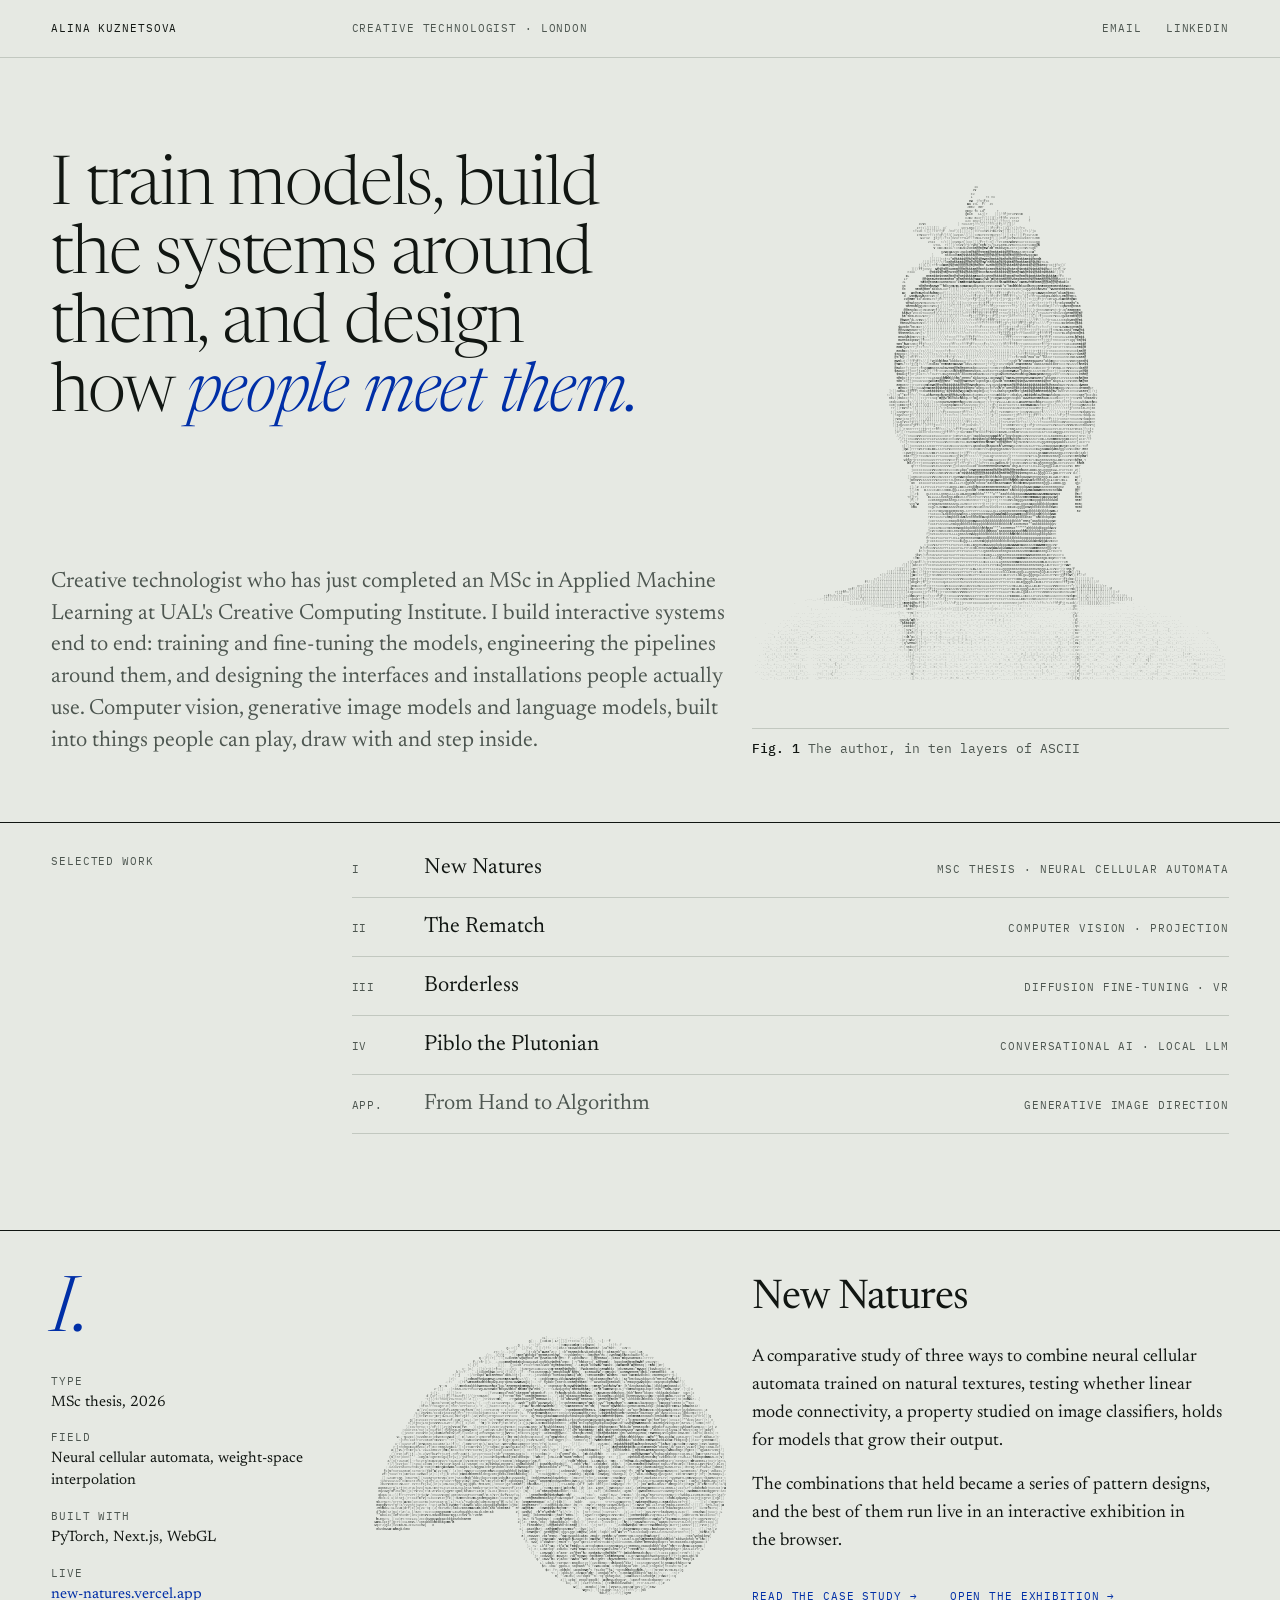
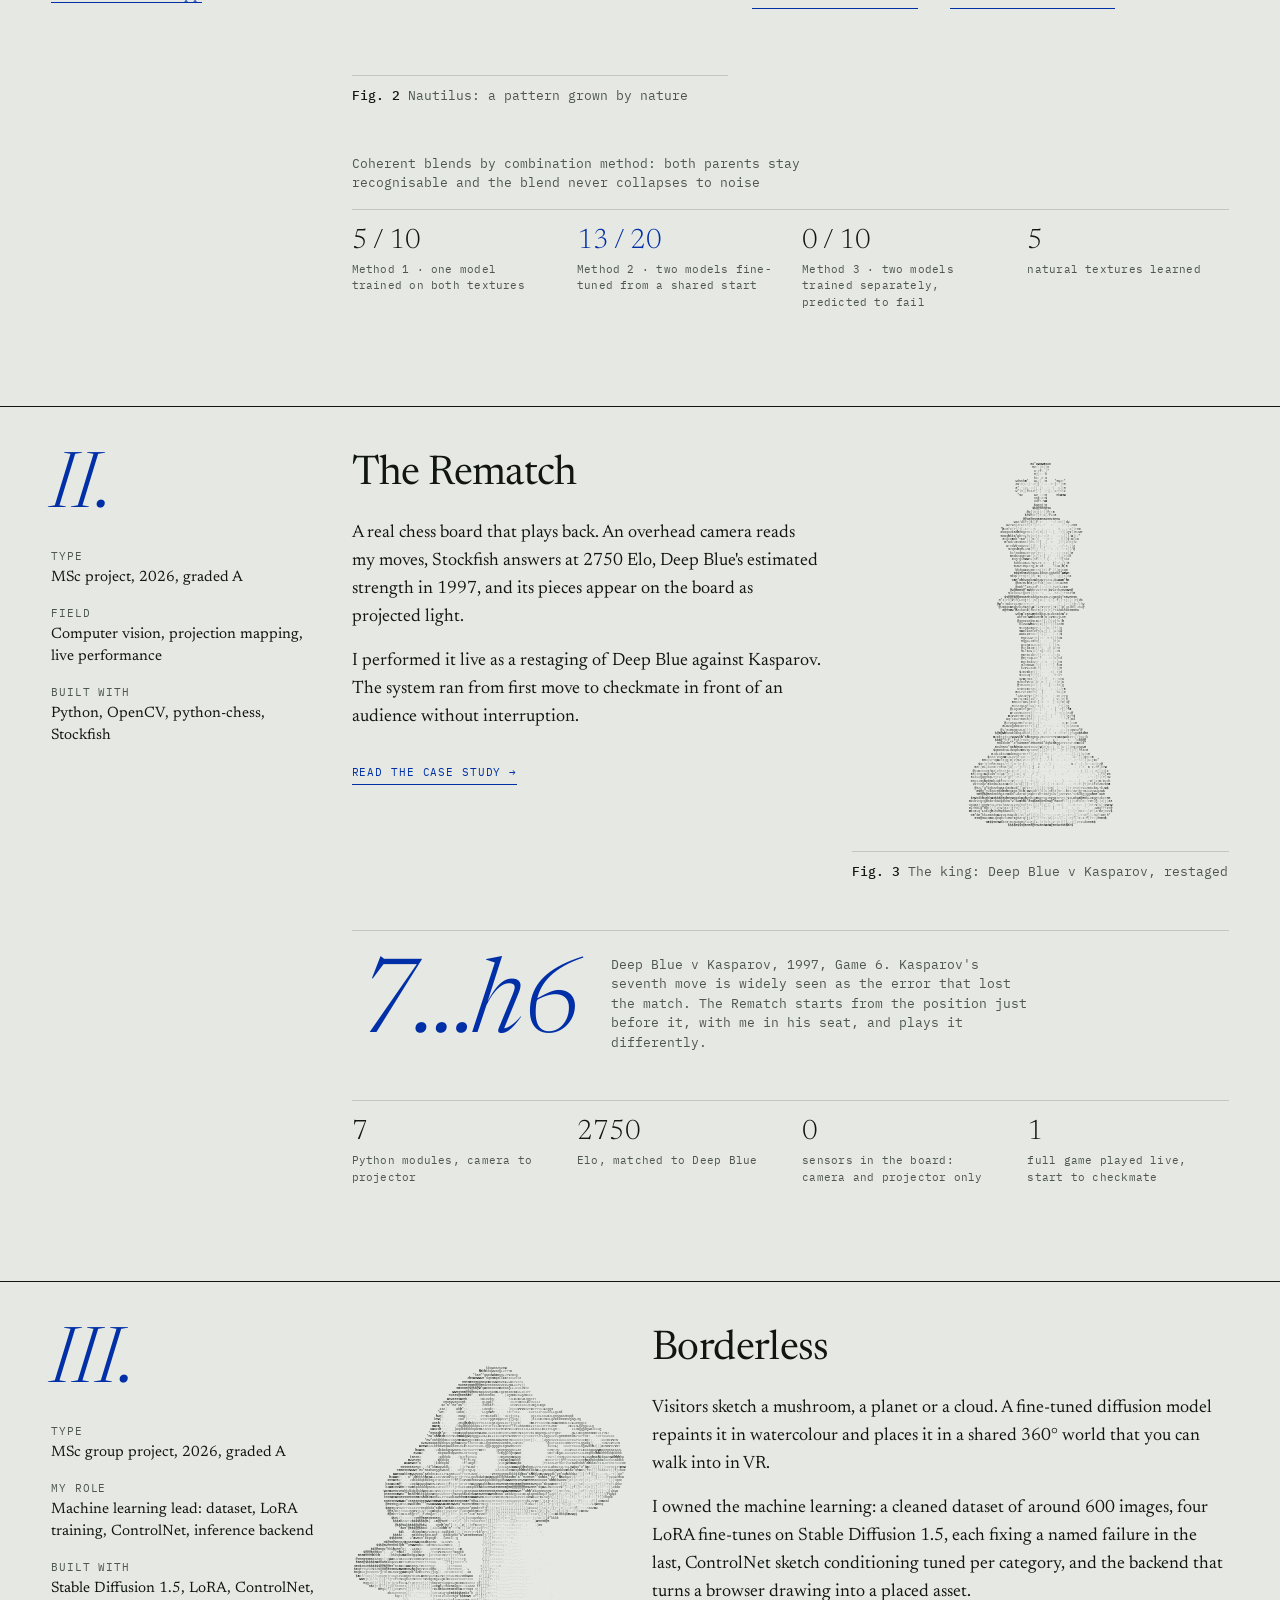
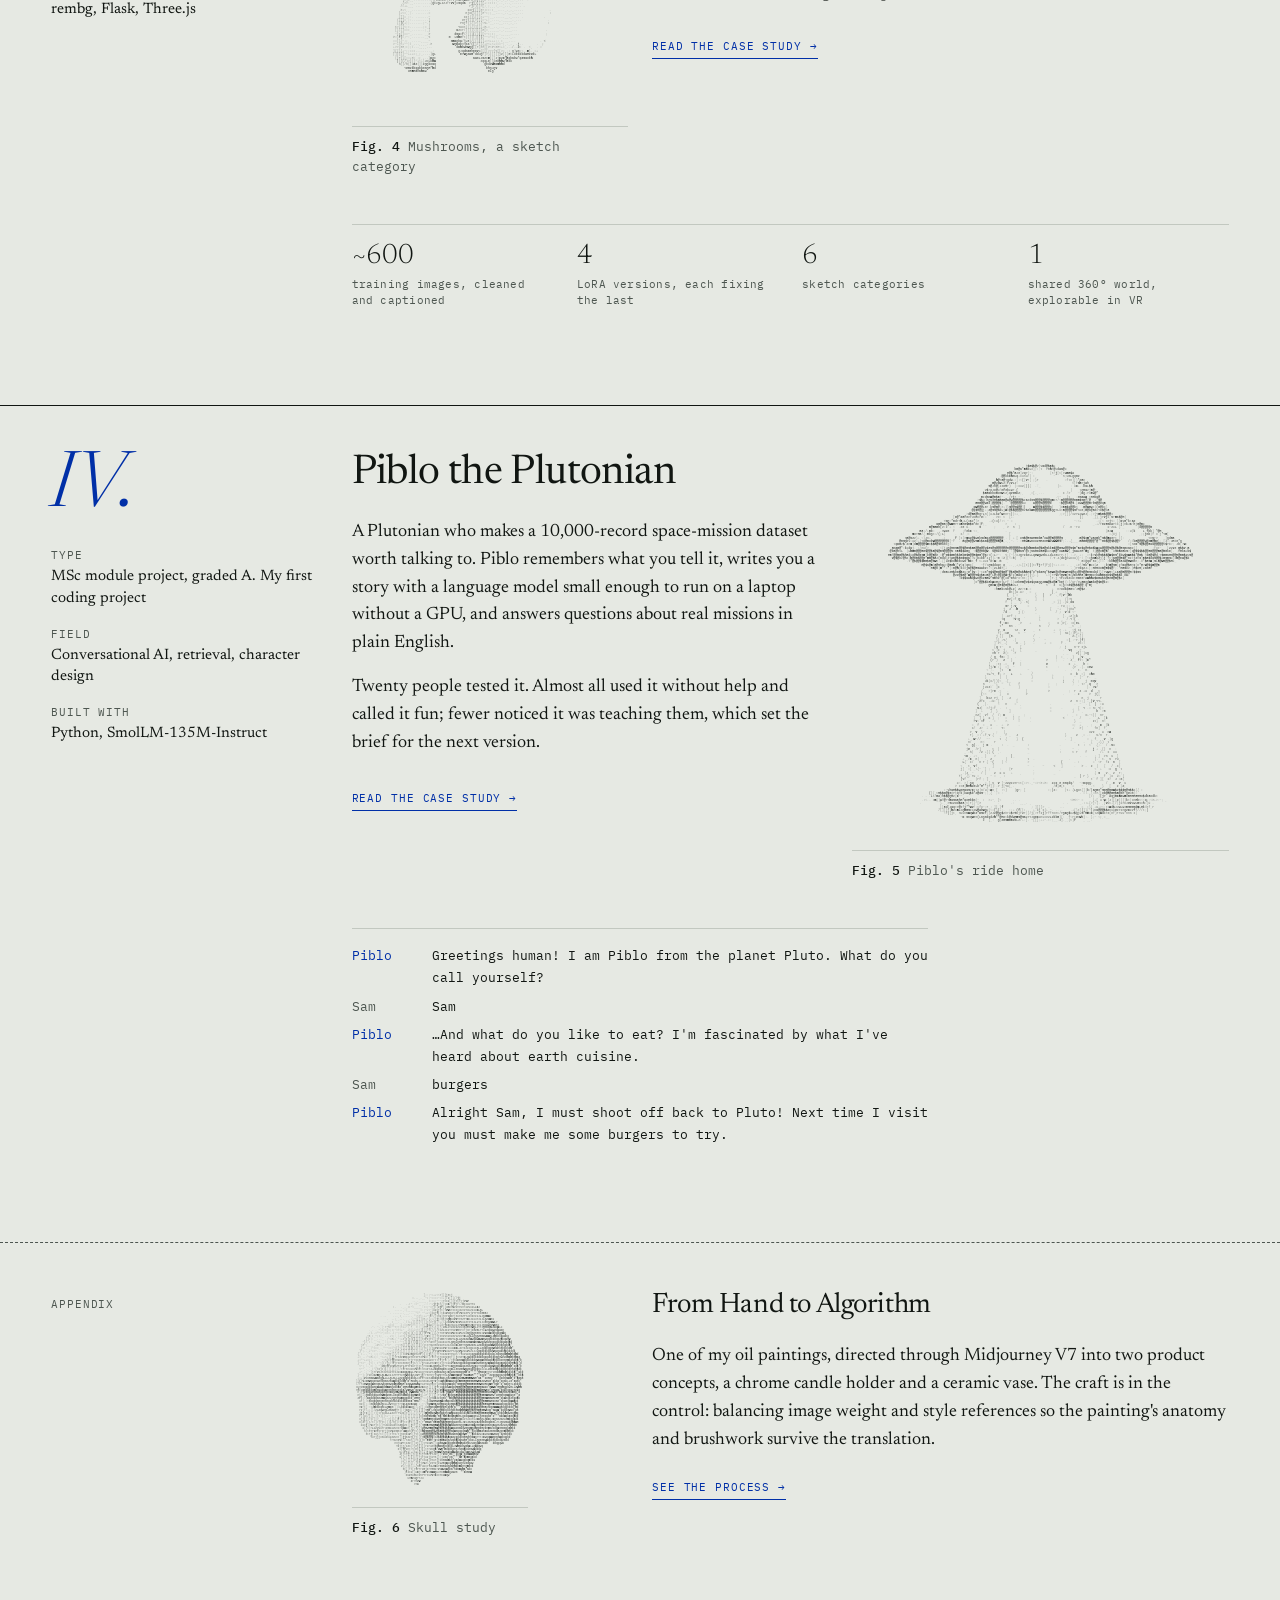
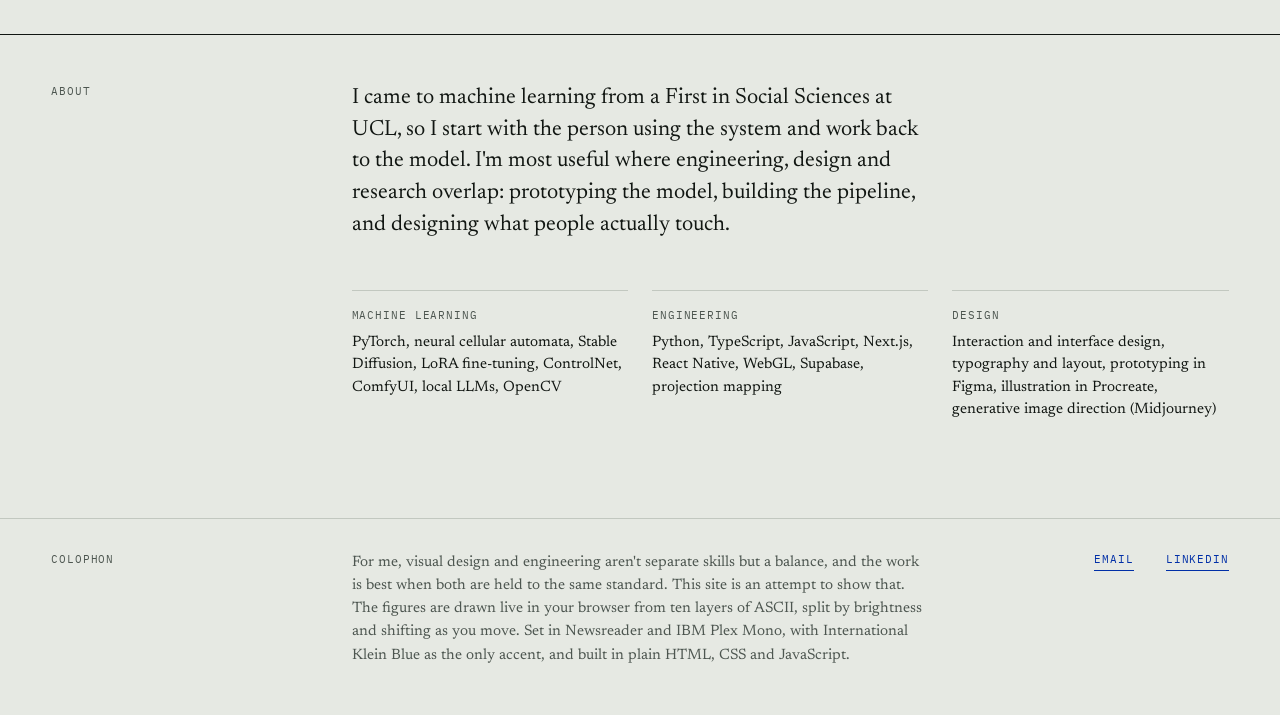
==== commit 1ca61929: "redesign: specimen system" ====
--- a/index.html
+++ b/index.html
@@ -1,274 +1,253 @@
 <!doctype html>
-<html lang="en">
+<html lang="en-GB">
 <head>
-  <meta charset="utf-8"/>
-  <meta name="viewport" content="width=device-width, initial-scale=1"/>
-  <title>Alina Kuznetsova</title>
-  <link href="https://fonts.googleapis.com/css2?family=Share+Tech&family=Jost:wght@300;400;500;600;700;800&display=swap" rel="stylesheet">
-  <link rel="stylesheet" href="css/style.css"/>
-  <style>
-    #work-intro h2, #extra-intro h2 {
-      font-size: clamp(13px, 1.4vw, 18px);
-      font-weight: 400;
-      color: var(--muted);
-      letter-spacing: 0.02em;
-    }
-    #extra-intro {
-      padding: 0 56px 0 200px;
-    }
-    #extra-intro h2 {
-      font-family: var(--display);
-      font-weight: 300;
-      letter-spacing: 0.01em;
-    }
-    .ascii-layer-proj {
-      position: absolute;
-      top: 0; left: 0;
-      white-space: pre;
-      font-family: 'Courier New', monospace;
-      font-size: 4px;
-      line-height: 1.14;
-      letter-spacing: 0.02em;
-      pointer-events: none;
-      will-change: transform;
-      -webkit-font-smoothing: none;
-    }
-    .ascii-layer-proj:first-child { position: relative; }
-  </style>
+  <meta charset="utf-8">
+  <meta name="viewport" content="width=device-width, initial-scale=1">
+  <title>Alina Kuznetsova, creative technologist</title>
+  <meta name="description" content="Alina Kuznetsova is a London creative technologist who has just completed an MSc in Applied Machine Learning. Computer vision, diffusion fine-tuning, local LLMs and neural cellular automata, built end to end.">
+  <meta property="og:title" content="Alina Kuznetsova, creative technologist">
+  <meta property="og:description" content="I train models, build the systems around them, and design how people meet them.">
+  <meta property="og:type" content="website">
+  <meta name="theme-color" content="#e6e9e3">
+  <link rel="icon" href="data:image/svg+xml,%3Csvg xmlns='http://www.w3.org/2000/svg' viewBox='0 0 16 16'%3E%3Crect width='16' height='16' fill='%23002fa7'/%3E%3C/svg%3E">
+  <link rel="preconnect" href="https://fonts.googleapis.com">
+  <link rel="preconnect" href="https://fonts.gstatic.com" crossorigin>
+  <link href="https://fonts.googleapis.com/css2?family=Newsreader:ital,opsz,wght@0,6..72,300..600;1,6..72,300..600&family=IBM+Plex+Mono:wght@400;500&display=swap" rel="stylesheet">
+  <link rel="stylesheet" href="css/style.css">
 </head>
 <body>
 
-  <!-- HERO -->
-  <section id="hero">
-    <div id="portrait-col">
-      <div class="ascii-wrap" id="wrap-handshake" style="position:relative;margin-top:2vh;"></div>
-      <canvas class="particle-canvas" id="pc-hero"></canvas>
+  <!-- masthead -->
+  <header class="masthead">
+    <div class="wrap grid">
+      <a class="label mh-name" href="index.html">Alina Kuznetsova</a>
+      <span class="label mh-mid">Creative technologist · London</span>
+      <nav class="label mh-end" aria-label="Contact">
+        <a href="mailto:alinakuznetsova7@gmail.com">Email</a>
+        <a href="https://www.linkedin.com/in/alina-kuznetsova-74a386204/" target="_blank" rel="noopener">LinkedIn</a>
+      </nav>
     </div>
-    <div id="info-col" style="display:flex;flex-direction:column;justify-content:space-between;padding:64px 72px 72px 56px;height:100%">
-      <div class="info-top" style="display:flex;flex-direction:column;padding-top:15vh;">
-        <div id="name">Alina<span class="last">Kuznetsova</span></div>
-        <div class="h-rule"></div>
-        <div id="descriptor">
-          Technologist building at the intersection of <em>AI and creative practice</em>, from live performance systems to generative worlds.
-        </div>
-        <nav id="hero-links">
-          <a href="mailto:alinakuznetsova7@gmail.com">Email — alinakuznetsova7@gmail.com</a>
-          <a href="https://www.linkedin.com/in/alina-kuznetsova-74a386204/" target="_blank">LinkedIn — alinakkuznetsova</a>
-        </nav>
-      </div>
-      <div id="work-intro">
-        <h2>What I've built recently.</h2>
-      </div>
-    </div>
-  </section>
-
-  <!-- 01: NEW NATURES — icon RIGHT -->
-  <section class="project-section" id="new-natures">
-    <div class="project-info text-left">
-      <h2 class="project-title">New <em>Natures</em></h2>
-      <div class="project-tags">
-        <span class="project-tag">Neural Cellular Automata</span>
-        <span class="project-tag">PyTorch</span>
-        <span class="project-tag">Next.js</span>
-        <span class="project-tag">MSc Thesis</span>
-      </div>
-      <p class="project-desc">Neural cellular automata trained on natural textures, then combined to grow new patterns that inherit from both parents. Three combination methods test whether linear mode connectivity holds for NCA, with the results realised as a gallery of works and a live combination room in the browser.</p>
-      <a class="project-link" href="new-natures/index.html">View project</a>
-    </div>
-    <div class="project-visual" id="visual-new-natures">
-      <div id="wrap-nca" style="position:relative;will-change:transform;"></div>
-      <canvas class="particle-canvas" id="pc-new-natures"></canvas>
-    </div>
-  </section>
-
-  <!-- 02: THE REMATCH — icon LEFT -->
-  <section class="project-section visual-left" id="rematch">
-    <div class="project-visual" id="visual-rematch">
-      <div id="wrap-chess" style="position:relative;will-change:transform;"></div>
-      <canvas class="particle-canvas" id="pc-rematch"></canvas>
-    </div>
-    <div class="project-info text-right">
-      <h2 class="project-title">The <em>Rematch</em></h2>
-      <div class="project-tags">
-        <span class="project-tag">Computer Vision</span>
-        <span class="project-tag">Python</span>
-        <span class="project-tag">Physical Computing</span>
-      </div>
-      <p class="project-desc">A projected chess interface that detects physical moves via computer vision and responds with an AI opponent in real time, making it possible to play against a machine on a real board.</p>
-      <a class="project-link" href="rematch/index.html">View project</a>
-    </div>
-  </section>
-
-  <!-- 03: BORDERLESS — icon RIGHT -->
-  <section class="project-section" id="borderless">
-    <div class="project-info text-left">
-      <h2 class="project-title">Border<em>less</em></h2>
-      <div class="project-tags">
-        <span class="project-tag">Generative AI</span>
-        <span class="project-tag">Stable Diffusion</span>
-        <span class="project-tag">WebXR</span>
-        <span class="project-tag">Group Project</span>
-      </div>
-      <p class="project-desc">An interactive world built from user sketches. A LoRA and ControlNet pipeline transforms each drawing into a stylised generative asset, placed automatically into a 360 parallax environment in Three.js. Once the world is fully grown, users can step inside and explore it via VR.</p>
-      <a class="project-link" href="borderless/index.html">View project</a>
-    </div>
-    <div class="project-visual" id="visual-borderless">
-      <div id="wrap-mush" style="position:relative;will-change:transform;"></div>
-      <canvas class="particle-canvas" id="pc-borderless"></canvas>
-    </div>
-  </section>
-
-  <!-- 04: PIBLO — icon LEFT -->
-  <section class="project-section visual-left" id="piblo">
-    <div class="project-visual" style="background:var(--bg)" id="visual-piblo">
-      <div id="ufo-wrap" style="position:relative;will-change:transform;"></div>
-      <canvas class="particle-canvas" id="pc-piblo"></canvas>
-    </div>
-    <div class="project-info text-right">
-      <h2 class="project-title">Piblo the <em>Plutonian</em></h2>
-      <div class="project-tags">
-        <span class="project-tag">Conversational AI</span>
-        <span class="project-tag">Local LLM</span>
-        <span class="project-tag">Python</span>
-      </div>
-      <p class="project-desc">A character-driven conversational agent that turns a 10,000-record space mission dataset into dialogue. It combines persistent user memory, locally run LLM story generation and natural-language retrieval, with a persona designed around research on anthropomorphism and engagement.</p>
-      <a class="project-link" href="piblo/index.html">View project</a>
-    </div>
-  </section>
-
-  <!-- EXTRA -->
-  <div id="extra-intro">
-    <h2>And something a little different.</h2>
-  </div>
-
-  <!-- 05: FROM HAND TO ALGORITHM — icon RIGHT -->
-  <section class="project-section" id="midjourney">
-    <div class="project-info text-left">
-      <h2 class="project-title">From Hand<br>to <em>Algorithm</em></h2>
-      <div class="project-tags">
-        <span class="project-tag">Midjourney V7</span>
-        <span class="project-tag">Fine Art</span>
-        <span class="project-tag">AI Product Design</span>
-      </div>
-      <p class="project-desc">An exploration of combining personal craft with generative AI, using an oil painting as the starting point and carefully directing the algorithm to translate it into product.</p>
-      <a class="project-link" href="midjourney/index.html">View project</a>
-    </div>
-    <div class="project-visual" id="visual-midjourney">
-      <div id="wrap-brush" style="position:relative;will-change:transform;"></div>
-      <canvas class="particle-canvas" id="pc-midjourney"></canvas>
-    </div>
-  </section>
+  </header>
+
+  <main>
+
+    <!-- hero -->
+    <section class="wrap grid hero">
+      <div class="hero-text">
+        <h1 class="h1">I train models, build the systems around them, and design how <em>people meet them.</em></h1>
+        <p class="lede">Creative technologist who has just completed an MSc in Applied Machine Learning at UAL's Creative Computing Institute. I build interactive systems end to end: training and fine-tuning the models, engineering the pipelines around them, and designing the interfaces and installations people actually use. Computer vision, generative image models and language models, built into things people can play, draw with and step inside.</p>
+      </div>
+      <figure class="fig hero-fig">
+        <div class="fig-art">
+          <div class="ascii" data-ascii="images/portrait.webp" data-h="560" data-fs="3" data-mode="portrait" role="img" aria-label="Portrait of Alina Kuznetsova drawn in layered ASCII characters"></div>
+        </div>
+        <figcaption class="fig-cap caption"><span><b>Fig. 1</b> The author, in ten layers of ASCII</span></figcaption>
+      </figure>
+    </section>
+
+    <!-- contents -->
+    <nav class="wrap grid contents" aria-label="Projects">
+      <span class="label">Selected work</span>
+      <ol>
+        <li><a href="#new-natures"><span class="label">I</span><span>New Natures</span><span class="label">MSc thesis · Neural cellular automata</span></a></li>
+        <li><a href="#rematch"><span class="label">II</span><span>The Rematch</span><span class="label">Computer vision · Projection</span></a></li>
+        <li><a href="#borderless"><span class="label">III</span><span>Borderless</span><span class="label">Diffusion fine-tuning · VR</span></a></li>
+        <li><a href="#piblo"><span class="label">IV</span><span>Piblo the Plutonian</span><span class="label">Conversational AI · Local LLM</span></a></li>
+        <li class="aside"><a href="#midjourney"><span class="label">App.</span><span>From Hand to Algorithm</span><span class="label">Generative image direction</span></a></li>
+      </ol>
+    </nav>
+
+    <!-- plate i: new natures -->
+    <article class="wrap grid plate plate--lead" id="new-natures">
+      <div class="plate-meta">
+        <span class="numeral">I.</span>
+        <dl class="meta">
+          <div><dt>Type</dt><dd>MSc thesis, 2026</dd></div>
+          <div><dt>Field</dt><dd>Neural cellular automata, weight-space interpolation</dd></div>
+          <div><dt>Built with</dt><dd>PyTorch, Next.js, WebGL</dd></div>
+          <div><dt>Live</dt><dd><a href="https://new-natures.vercel.app/" target="_blank" rel="noopener">new-natures.vercel.app</a></dd></div>
+        </dl>
+      </div>
+      <figure class="fig plate-art">
+        <div class="fig-art">
+          <div class="ascii" data-ascii="images/nca.webp" data-h="400" data-fs="3" role="img" aria-label="A nautilus shell cross-section drawn in layered ASCII"></div>
+        </div>
+        <figcaption class="fig-cap caption"><span><b>Fig. 2</b> Nautilus: a pattern grown by nature</span></figcaption>
+      </figure>
+      <div class="plate-body">
+        <h2 class="plate-title">New Natures</h2>
+        <div class="prose">
+          <p>A comparative study of three ways to combine neural cellular automata trained on natural textures, testing whether linear mode connectivity, a property studied on image classifiers, holds for models that grow their output.</p>
+          <p>The combinations that held became a series of pattern designs, and the best of them run live in an interactive exhibition in the browser.</p>
+        </div>
+        <div class="links">
+          <a class="link" href="new-natures/index.html">Read the case study</a>
+          <a class="link" href="https://new-natures.vercel.app/" target="_blank" rel="noopener">Open the exhibition</a>
+        </div>
+      </div>
+      <div class="plate-extra">
+        <div class="data-block">
+          <span class="caption">Coherent blends by combination method: both parents stay recognisable and the blend never collapses to noise</span>
+          <div class="data">
+            <div><b>5 / 10</b><span class="label">Method 1 · one model trained on both textures</span></div>
+            <div class="hl"><b>13 / 20</b><span class="label">Method 2 · two models fine-tuned from a shared start</span></div>
+            <div><b>0 / 10</b><span class="label">Method 3 · two models trained separately, predicted to fail</span></div>
+            <div><b>5</b><span class="label">natural textures learned</span></div>
+          </div>
+        </div>
+      </div>
+    </article>
+
+    <!-- plate ii: the rematch -->
+    <article class="wrap grid plate plate--right" id="rematch">
+      <div class="plate-meta">
+        <span class="numeral">II.</span>
+        <dl class="meta">
+          <div><dt>Type</dt><dd>MSc project, 2026, graded A</dd></div>
+          <div><dt>Field</dt><dd>Computer vision, projection mapping, live performance</dd></div>
+          <div><dt>Built with</dt><dd>Python, OpenCV, python-chess, Stockfish</dd></div>
+        </dl>
+      </div>
+      <div class="plate-body">
+        <h2 class="plate-title">The Rematch</h2>
+        <div class="prose">
+          <p>A real chess board that plays back. An overhead camera reads my moves, Stockfish answers at 2750 Elo, Deep Blue's estimated strength in 1997, and its pieces appear on the board as projected light.</p>
+          <p>I performed it live as a restaging of Deep Blue against Kasparov. The system ran from first move to checkmate in front of an audience without interruption.</p>
+        </div>
+        <div class="links"><a class="link" href="rematch/index.html">Read the case study</a></div>
+      </div>
+      <figure class="fig plate-art">
+        <div class="fig-art">
+          <div class="ascii" data-ascii="images/chess.webp" data-h="400" data-fs="3" role="img" aria-label="A chess king drawn in layered ASCII"></div>
+        </div>
+        <figcaption class="fig-cap caption"><span><b>Fig. 3</b> The king: Deep Blue v Kasparov, restaged</span></figcaption>
+      </figure>
+      <div class="plate-extra">
+        <div class="exhibit">
+          <span class="exhibit-big">7…h6</span>
+          <p class="caption" style="max-width:52ch">Deep Blue v Kasparov, 1997, Game 6. Kasparov's seventh move is widely seen as the error that lost the match. The Rematch starts from the position just before it, with me in his seat, and plays it differently.</p>
+        </div>
+        <div class="data">
+          <div><b>7</b><span class="label">Python modules, camera to projector</span></div>
+          <div><b>2750</b><span class="label">Elo, matched to Deep Blue</span></div>
+          <div><b>0</b><span class="label">sensors in the board: camera and projector only</span></div>
+          <div><b>1</b><span class="label">full game played live, start to checkmate</span></div></div>
+        </div>
+      </div>
+    </article>
+
+    <!-- plate iii: borderless -->
+    <article class="wrap grid plate plate--split" id="borderless">
+      <div class="plate-meta">
+        <span class="numeral">III.</span>
+        <dl class="meta">
+          <div><dt>Type</dt><dd>MSc group project, 2026, graded A</dd></div>
+          <div><dt>My role</dt><dd>Machine learning lead: dataset, LoRA training, ControlNet, inference backend</dd></div>
+          <div><dt>Built with</dt><dd>Stable Diffusion 1.5, LoRA, ControlNet, rembg, Flask, Three.js</dd></div>
+        </dl>
+      </div>
+      <figure class="fig plate-art">
+        <div class="fig-art">
+          <div class="ascii" data-ascii="images/mush.webp" data-h="380" data-fs="3" role="img" aria-label="Two mushrooms drawn in layered ASCII"></div>
+        </div>
+        <figcaption class="fig-cap caption"><span><b>Fig. 4</b> Mushrooms, a sketch category</span></figcaption>
+      </figure>
+      <div class="plate-body">
+        <h2 class="plate-title">Borderless</h2>
+        <div class="prose">
+          <p>Visitors sketch a mushroom, a planet or a cloud. A fine-tuned diffusion model repaints it in watercolour and places it in a shared 360° world that you can walk into in VR.</p>
+          <p>I owned the machine learning: a cleaned dataset of around 600 images, four LoRA fine-tunes on Stable Diffusion 1.5, each fixing a named failure in the last, ControlNet sketch conditioning tuned per category, and the backend that turns a browser drawing into a placed asset.</p>
+        </div>
+        <div class="links"><a class="link" href="borderless/index.html">Read the case study</a></div>
+      </div>
+      <div class="plate-extra">
+        <div class="data">
+          <div><b>~600</b><span class="label">training images, cleaned and captioned</span></div>
+          <div><b>4</b><span class="label">LoRA versions, each fixing the last</span></div>
+          <div><b>6</b><span class="label">sketch categories</span></div>
+          <div><b>1</b><span class="label">shared 360° world, explorable in VR</span></div>
+        </div>
+      </div>
+    </article>
+
+    <!-- plate iv: piblo -->
+    <article class="wrap grid plate plate--right" id="piblo">
+      <div class="plate-meta">
+        <span class="numeral">IV.</span>
+        <dl class="meta">
+          <div><dt>Type</dt><dd>MSc module project, graded A. My first coding project</dd></div>
+          <div><dt>Field</dt><dd>Conversational AI, retrieval, character design</dd></div>
+          <div><dt>Built with</dt><dd>Python, SmolLM-135M-Instruct</dd></div>
+        </dl>
+      </div>
+      <div class="plate-body">
+        <h2 class="plate-title">Piblo the Plutonian</h2>
+        <div class="prose">
+          <p>A Plutonian who makes a 10,000-record space-mission dataset worth talking to. Piblo remembers what you tell it, writes you a story with a language model small enough to run on a laptop without a GPU, and answers questions about real missions in plain English.</p>
+          <p>Twenty people tested it. Almost all used it without help and called it fun; fewer noticed it was teaching them, which set the brief for the next version.</p>
+        </div>
+        <div class="links"><a class="link" href="piblo/index.html">Read the case study</a></div>
+      </div>
+      <figure class="fig plate-art">
+        <div class="fig-art">
+          <div class="ascii" data-ascii="images/ufo.webp" data-h="360" data-fs="3" role="img" aria-label="A flying saucer with a tractor beam drawn in layered ASCII"></div>
+        </div>
+        <figcaption class="fig-cap caption"><span><b>Fig. 5</b> Piblo's ride home</span></figcaption>
+      </figure>
+      <div class="plate-extra">
+        <div class="transcript" aria-label="Excerpt from a real Piblo session">
+          <p class="bot"><span class="who">Piblo</span><span>Greetings human! I am Piblo from the planet Pluto. What do you call yourself?</span></p>
+          <p><span class="who">Sam</span><span>Sam</span></p>
+          <p class="bot"><span class="who">Piblo</span><span>…And what do you like to eat? I'm fascinated by what I've heard about earth cuisine.</span></p>
+          <p><span class="who">Sam</span><span>burgers</span></p>
+          <p class="bot"><span class="who">Piblo</span><span>Alright Sam, I must shoot off back to Pluto! Next time I visit you must make me some burgers to try.</span></p>
+        </div>
+      </div>
+    </article>
+
+    <!-- appendix: from hand to algorithm -->
+    <article class="wrap grid appendix" id="midjourney">
+      <div class="appendix-meta"><span class="label">Appendix</span></div>
+      <figure class="fig appendix-art">
+        <div class="fig-art">
+          <div class="ascii" data-ascii="images/skull.webp" data-h="260" data-fs="2.6" role="img" aria-label="A skull drawn in layered ASCII"></div>
+        </div>
+        <figcaption class="fig-cap caption"><span><b>Fig. 6</b> Skull study</span></figcaption>
+      </figure>
+      <div class="appendix-body">
+        <h2 class="plate-title">From Hand to Algorithm</h2>
+        <div class="prose">
+          <p>One of my oil paintings, directed through Midjourney V7 into two product concepts, a chrome candle holder and a ceramic vase. The craft is in the control: balancing image weight and style references so the painting's anatomy and brushwork survive the translation.</p>
+        </div>
+        <div class="links"><a class="link" href="midjourney/index.html">See the process</a></div>
+      </div>
+    </article>
+
+    <!-- about -->
+    <section class="wrap grid about" id="about">
+      <span class="label">About</span>
+      <div class="about-body">
+        <p class="lede">I came to machine learning from a First in Social Sciences at UCL, so I start with the person using the system and work back to the model. I'm most useful where engineering, design and research overlap: prototyping the model, building the pipeline, and designing what people actually touch.</p>
+      </div>
+      <div class="caps">
+        <div><span class="label">Machine learning</span><p>PyTorch, neural cellular automata, Stable Diffusion, LoRA fine-tuning, ControlNet, ComfyUI, local LLMs, OpenCV</p></div>
+        <div><span class="label">Engineering</span><p>Python, TypeScript, JavaScript, Next.js, React Native, WebGL, Supabase, projection mapping</p></div>
+        <div><span class="label">Design</span><p>Interaction and interface design, typography and layout, prototyping in Figma, illustration in Procreate, generative image direction (Midjourney)</p></div>
+      </div>
+    </section>
+
+  </main>
+
+  <!-- colophon -->
+  <footer class="wrap grid colophon">
+    <span class="label">Colophon</span>
+    <p>For me, visual design and engineering aren't separate skills but a balance, and the work is best when both are held to the same standard. This site is an attempt to show that. The figures are drawn live in your browser from ten layers of ASCII, split by brightness and shifting as you move. Set in Newsreader and IBM Plex Mono, with International Klein Blue as the only accent, and built in plain HTML, CSS and JavaScript.</p>
+    <nav class="links label" aria-label="Contact">
+      <a class="link plain" href="mailto:alinakuznetsova7@gmail.com">Email</a>
+      <a class="link plain" href="https://www.linkedin.com/in/alina-kuznetsova-74a386204/" target="_blank" rel="noopener">LinkedIn</a>
+    </nav>
+  </footer>
 
   <script src="js/main.js"></script>
-  <script>
-  (function() {
-
-    // ── HERO PORTRAIT ──
-    Portfolio.renderASCII({
-      src: 'images/face.png',
-      wrap: document.getElementById('wrap-handshake'),
-      fontSize: 3,
-      toneMode: 'portrait',
-      scale: 0.88,
-      onDone: function(layers, PX, PY) {
-        Portfolio.initParallax(document.getElementById('wrap-handshake'), layers, PX, PY, 0.7);
-      }
-    });
-    var pcHero = document.getElementById('pc-hero');
-    if (pcHero) Portfolio.initEdgeParticles(pcHero, ['AI','&&','//','{}','<>','01','ML','++','>>','::'], 28);
-
-    // ── PROJECT ICONS -- exact copy of project page renderer ──
-    var NUM_LAYERS = 10;
-    var RAMP = " .-_,:;~=+<>[]{}()|/tfjrxnuvzXYJCLQ0Zmwqdbkha*#MW8%B@$";
-    var R = RAMP.length;
-    var OPACITIES = [0.14,0.22,0.30,0.40,0.50,0.60,0.70,0.80,0.90,1.0];
-    var PX = [0.4,0.9,1.6,2.5,3.6,5.0,6.6,8.4,10.5,13.0];
-    var PY = [0.3,0.6,1.1,1.7,2.4,3.3,4.4,5.6,7.0,8.8];
-
-    function renderIcon(src, wrapId, visualId, pcId, chars, scale) {
-      var wrap = document.getElementById(wrapId);
-      var col = document.getElementById(visualId);
-      scale = scale || 0.97;
-      var layerEls = [];
-      for (var i = 0; i < NUM_LAYERS; i++) {
-        var pre = document.createElement('pre');
-        pre.className = 'ascii-layer-proj';
-        pre.style.zIndex = i;
-        wrap.appendChild(pre);
-        pre.style.color = 'rgba(237,232,223,' + OPACITIES[i] + ')';
-        layerEls.push(pre);
-      }
-      var off = document.createElement('canvas');
-      off.style.display = 'none';
-      document.body.appendChild(off);
-      var img = new Image();
-      img.crossOrigin = 'anonymous';
-      img.onload = function() {
-        setTimeout(function() {
-          var CW = 4 * 0.601, CH = 4 * 1.14;
-          var imgA = img.width / img.height;
-          var ROWS = Math.round(col.clientHeight * scale / CH);
-          var COLS = Math.round(ROWS * imgA * (CH / CW));
-          var maxC = Math.round(col.clientWidth * 0.97 / CW);
-          if (COLS > maxC) { COLS = maxC; ROWS = Math.round(COLS / imgA * (CW / CH)); }
-          off.width = COLS; off.height = ROWS;
-          var ctx = off.getContext('2d');
-          ctx.drawImage(img, 0, 0, COLS, ROWS);
-          var data = ctx.getImageData(0, 0, COLS, ROWS).data;
-          var raw = [];
-          for (var i = 0; i < data.length; i += 4) {
-            var r = data[i], g = data[i+1], b = data[i+2], a = data[i+3];
-            if (a < 30 || (r > 230 && g > 230 && b > 230)) { raw.push(-1); continue; }
-            var lum = (0.299*r + 0.587*g + 0.114*b) / 255;
-            var lv = 1 - lum;
-            raw.push(lv < 0.04 ? -1 : Math.pow(lv, 0.85));
-          }
-          var valid = raw.filter(function(v){return v>=0;}).sort(function(a,b){return a-b;});
-          var lo = valid[Math.floor(valid.length*0.005)];
-          var hi = valid[Math.floor(valid.length*0.995)];
-          var norm = raw.map(function(v){return v<0?-1:Math.max(0,Math.min(1,(v-lo)/(hi-lo)));});
-          var bw = 1 / NUM_LAYERS;
-          for (var li = 0; li < NUM_LAYERS; li++) {
-            var mn = li*bw, mx = mn+bw+0.012, out = '';
-            for (var row = 0; row < ROWS; row++) {
-              for (var c = 0; c < COLS; c++) {
-                var d = norm[row*COLS+c];
-                out += (d>=0&&d>=mn&&d<mx) ? RAMP[Math.min(Math.floor(d*R),R-1)] : ' ';
-              }
-              out += '\n';
-            }
-            layerEls[li].textContent = out;
-          }
-          var tx=0,ty=0,cx=0,cy=0;
-          window.addEventListener('mousemove',function(e){
-            tx=(e.clientX/window.innerWidth-0.5)*2;
-            ty=(e.clientY/window.innerHeight-0.5)*2;
-          });
-          (function tick(){
-            cx+=(tx-cx)*0.055; cy+=(ty-cy)*0.055;
-            wrap.style.transform='perspective(1000px) rotateY('+(cx*8)+'deg) rotateX('+(-cy*5)+'deg)';
-            for(var i=0;i<layerEls.length;i++)
-              layerEls[i].style.transform='translate('+(cx*-PX[i]*0.7)+'px,'+(cy*-PY[i]*0.7)+'px)';
-            requestAnimationFrame(tick);
-          })();
-        }, 100);
-      };
-      img.src = src;
-      var pc = document.getElementById(pcId);
-      if (pc && Portfolio.particleChars[chars]) {
-        Portfolio.initEdgeParticles(pc, Portfolio.particleChars[chars], 28);
-      }
-    }
-
-    renderIcon('images/nca.webp',  'wrap-nca',    'visual-new-natures', 'pc-new-natures', 'newnatures');
-    renderIcon('images/chess.webp', 'wrap-chess',  'visual-rematch',     'pc-rematch',     'rematch');
-    renderIcon('images/mush.webp',  'wrap-mush',   'visual-borderless',  'pc-borderless',  'borderless');
-    renderIcon('images/skull.webp', 'wrap-brush',  'visual-midjourney',  'pc-midjourney',  'midjourney');
-
-    // ── UFO ──
-    renderIcon('images/ufo.webp', 'ufo-wrap', 'visual-piblo', 'pc-piblo', 'piblo', 0.55);
-
-  })();
-  </script>
 </body>
-</html>+</html>
--- a/css/style.css
+++ b/css/style.css
@@ -1,190 +1,517 @@
-@import url("https://fonts.googleapis.com/css2?family=Share+Tech&family=Bitcount&display=swap");
-
+/* ============================================================
+   alina kuznetsova, portfolio | style.css
+   direction: specimen. one system for the homepage and every plate.
+   ============================================================ */
+
+/* ── tokens ── */
 :root {
-  --bg:      #0a0906;
-  --ink:     #ede8df;
-  --muted:   rgba(237,232,223,0.62);
-  --faint:   rgba(237,232,223,0.09);
-  --warm:    #c8b99a;
-  --mono:    'Courier New', monospace;
-  --sans:    'Share Tech', sans-serif;
-  --display: 'Bitcount', sans-serif;
-}
-
-*,*::before,*::after { box-sizing:border-box; margin:0; padding:0; }
-html { scroll-behavior: smooth; }
+  /* colour: cool specimen-card paper, ink, one accent */
+  --paper:    #e6e9e3;
+  --paper-2:  #dce0d9;
+  --ink:      #111612;
+  --graphite: #4d5650;
+  --rule:     #c2c8c0;
+  --klein:    #002fa7;
+  --ascii-rgb: 17,22,18;
+
+  /* type */
+  --serif: "Newsreader", "Iowan Old Style", Georgia, "Times New Roman", serif;
+  --mono:  "IBM Plex Mono", ui-monospace, "SF Mono", Menlo, Consolas, monospace;
+
+  /* type scale: 11 / 13 / 15 / 18 / 22 / 28 / 44 / 76 */
+  --fs-label:   11px;
+  --fs-caption: 13px;
+  --fs-small:   15px;
+  --fs-body:    18px;
+  --fs-lede:    22px;
+  --fs-h3:      28px;
+  --fs-h2:      clamp(32px, 3.2vw, 44px);
+  --fs-h1:      clamp(40px, 5.3vw, 76px);
+  --fs-numeral: clamp(56px, 6vw, 88px);
+
+  /* spacing: 8px unit */
+  --s1: 8px;  --s2: 16px; --s3: 24px; --s4: 32px;
+  --s6: 48px; --s8: 64px; --s12: 96px; --s16: 128px;
+
+  /* grid */
+  --cols:   12;
+  --gutter: 24px;
+  --margin: clamp(20px, 4vw, 56px);
+  --max:    1440px;
+}
+
+/* ── base ── */
+*, *::before, *::after { box-sizing: border-box; margin: 0; padding: 0; }
+html { scroll-behavior: smooth; -webkit-text-size-adjust: 100%; }
 body {
-  background: var(--bg);
+  background: var(--paper);
   color: var(--ink);
-  font-family: var(--sans);
+  font-family: var(--serif);
+  font-size: var(--fs-body);
+  line-height: 1.55;
+  font-optical-sizing: auto;
+  -webkit-font-smoothing: antialiased;
+  text-rendering: optimizeLegibility;
   overflow-x: hidden;
-  -webkit-font-smoothing: antialiased;
-}
-body::after {
-  content: "";
-  position: fixed; inset: 0;
-  background: repeating-linear-gradient(0deg, transparent, transparent 2px, rgba(0,0,0,0.018) 2px, rgba(0,0,0,0.018) 3px);
+}
+::selection { background: var(--klein); color: var(--paper); }
+img { display: block; max-width: 100%; height: auto; }
+a { color: inherit; }
+:focus-visible { outline: 2px solid var(--klein); outline-offset: 3px; }
+@media (prefers-reduced-motion: reduce) { html { scroll-behavior: auto; } }
+
+/* ── layout primitives ── */
+.wrap { max-width: var(--max); margin: 0 auto; padding-inline: var(--margin); }
+.grid {
+  display: grid;
+  grid-template-columns: repeat(var(--cols), minmax(0, 1fr));
+  column-gap: var(--gutter);
+}
+
+/* ── type roles ── */
+.label {
+  font-family: var(--mono);
+  font-size: var(--fs-label);
+  font-weight: 400;
+  letter-spacing: 0.08em;
+  text-transform: uppercase;
+  color: var(--graphite);
+  line-height: 1.5;
+}
+.caption { font-family: var(--mono); font-size: var(--fs-caption); line-height: 1.5; color: var(--graphite); }
+.caption b { color: var(--ink); font-weight: 500; }
+.caption b.kw, .kw { color: var(--klein); font-weight: 400; }
+.h1 {
+  font-size: var(--fs-h1);
+  font-weight: 300;
+  line-height: 1.02;
+  letter-spacing: -0.018em;
+  text-wrap: balance;
+}
+.h2 {
+  font-size: var(--fs-h2);
+  font-weight: 300;
+  line-height: 1.08;
+  letter-spacing: -0.012em;
+  text-wrap: balance;
+}
+.h3 { font-size: var(--fs-h3); font-weight: 400; line-height: 1.15; letter-spacing: -0.005em; text-wrap: balance; }
+.h1 em, .h2 em, .h3 em { font-style: italic; color: var(--klein); }
+.lede { font-size: var(--fs-lede); line-height: 1.45; color: var(--graphite); max-width: 36em; text-wrap: pretty; }
+.prose { max-width: 34em; }
+.prose p { text-wrap: pretty; }
+.prose p + p { margin-top: 0.9em; }
+.prose strong { font-weight: 500; }
+.prose em { font-style: italic; }
+.prose code, code {
+  font-family: var(--mono);
+  font-size: 0.8em;
+  background: var(--paper-2);
+  padding: 1px 5px;
+}
+.numeral {
+  font-size: var(--fs-numeral);
+  font-weight: 300;
+  font-style: italic;
+  line-height: 0.9;
+  color: var(--klein);
+  font-variant-numeric: lining-nums;
+}
+
+/* ── links ── */
+.link {
+  font-family: var(--mono);
+  font-size: var(--fs-label);
+  letter-spacing: 0.08em;
+  text-transform: uppercase;
+  color: var(--klein);
+  text-decoration: none;
+  display: inline-flex;
+  align-items: center;
+  gap: var(--s1);
+  padding-bottom: 3px;
+  border-bottom: 1px solid currentColor;
+  transition: gap 0.25s ease;
+}
+.link::after { content: "\2192"; font-family: var(--mono); }
+.link:hover { gap: var(--s2); }
+.link.plain::after { content: none; }
+.links { display: flex; flex-wrap: wrap; gap: var(--s2) var(--s4); }
+
+/* ── masthead ── */
+.masthead { border-bottom: 1px solid var(--rule); }
+.masthead .grid { padding-block: 20px; align-items: baseline; }
+.masthead a { text-decoration: none; transition: color 0.2s; }
+.masthead a:hover { color: var(--klein); }
+.mh-name { grid-column: 1 / 4; color: var(--ink); }
+.mh-mid  { grid-column: 4 / 9; }
+.mh-end  { grid-column: 9 / 13; text-align: right; display: flex; justify-content: flex-end; gap: var(--s3); }
+
+/* ── figures ── */
+.fig { display: flex; flex-direction: column; gap: var(--s2); }
+.fig-art { display: flex; align-items: center; justify-content: center; position: relative; }
+.fig-cap {
+  border-top: 1px solid var(--rule);
+  padding-top: 10px;
+  display: flex;
+  justify-content: space-between;
+  gap: var(--s2);
+}
+.fig-cap b { color: var(--ink); font-weight: 500; }
+
+/* ── ascii ── */
+.ascii { position: relative; will-change: transform; line-height: 0; }
+.ascii pre {
+  position: absolute; top: 0; left: 0;
+  margin: 0;
+  white-space: pre;
+  font-family: "Courier New", Courier, monospace;
+  line-height: 1.14;
+  letter-spacing: 0.02em;
   pointer-events: none;
-  z-index: 9999;
-}
-
-/* HERO */
-#hero {
-  width: 100vw; height: 100vh;
+  will-change: transform;
+  -webkit-font-smoothing: none;
+}
+.ascii pre:first-child { position: relative; }
+
+/* ── home: hero ── */
+.hero { padding-block: var(--s12) var(--s8); row-gap: var(--s6); }
+.hero-text { grid-column: 1 / 8; display: flex; flex-direction: column; justify-content: space-between; gap: var(--s6); }
+.hero-fig  { grid-column: 8 / 13; }
+.hero-fig .fig-art { min-height: min(560px, 62vh); }
+
+/* ── home: contents ── */
+.contents { border-top: 1px solid var(--ink); padding-block: var(--s2) var(--s12); }
+.contents > .label { grid-column: 1 / 4; padding-top: 14px; }
+.contents ol { grid-column: 4 / 13; list-style: none; }
+.contents li { border-bottom: 1px solid var(--rule); }
+.contents li a {
   display: grid;
-  grid-template-columns: 52% 48%;
-  position: relative;
-  overflow: hidden;
-}
-#portrait-col {
-  position: relative;
-  width: 100%;
-  height: 100%;
-  overflow: hidden;
-  display: flex;
-  align-items: center;
-  justify-content: center;
-}
-#portrait-wrap {
-  position: relative;
-  will-change: transform;
-  width: 100%;
-  height: 100%;
-}
-#portrait-wrap canvas {
-  display: block;
-  width: 100%;
-  height: 100%;
-}
-
-#info-col {
-  display: flex;
-  flex-direction: column;
-  justify-content: center;
-  padding: 64px 72px 72px 56px;
-  height: 100%;
-}
-.info-top {
-  display: flex;
-  flex-direction: column;
-  margin-bottom: auto;
-  padding-top: 0;
-}
-
-/* Work intro */
-#work-intro { padding-top: 48px; }
-#work-intro h2 {
-  font-family: var(--display);
-  font-size: clamp(14px, 1.4vw, 18px);
-  font-weight: 300;
-  color: var(--muted);
-  letter-spacing: 0.01em;
-}
-
-/* NAME */
-#name {
-  font-family: var(--display);
-  font-size: clamp(52px, 5.5vw, 80px);
-  font-weight: 200;
-  line-height: 1.0;
-  letter-spacing: -0.02em;
-  margin-bottom: 28px;
-}
-#name .last {
-  font-weight: 200;
-  color: var(--warm);
-  display: block;
-}
-
-.h-rule { width: 40px; height: 1px; background: var(--faint); margin-bottom: 24px; }
-
-#descriptor {
-  font-size: clamp(13px, 1.15vw, 15px);
-  line-height: 1.85;
-  color: var(--muted);
-  max-width: 380px;
-  margin-bottom: 32px;
-}
-#descriptor em { font-style: normal; color: var(--ink); font-weight: 400; }
-
-#hero-links { display: flex; flex-direction: column; gap: 14px; }
-#hero-links a {
-  font-size: 9px; letter-spacing: 0.18em; text-transform: uppercase;
-  color: var(--muted); text-decoration: none;
-  display: flex; align-items: center; gap: 12px;
-  transition: color 0.2s; width: fit-content;
-}
-#hero-links a::before {
-  content: ""; width: 20px; height: 1px;
-  background: currentColor; transition: width 0.3s; flex-shrink: 0;
-}
-#hero-links a:hover { color: var(--ink); }
-#hero-links a:hover::before { width: 36px; }
-
-/* PROJECT SECTIONS */
-.project-section {
-  width: 100vw; min-height: 100vh;
+  grid-template-columns: 56px minmax(0, 1fr) auto;
+  gap: var(--s2);
+  align-items: baseline;
+  padding: 12px 0;
+  text-decoration: none;
+  font-size: var(--fs-lede);
+  transition: color 0.2s, padding 0.3s ease;
+}
+.contents li a:hover { color: var(--klein); padding-left: var(--s1); }
+.contents li a:hover .label { color: var(--klein); }
+.contents li.aside a { color: var(--graphite); }
+
+/* ── home: plates ── */
+.plate { border-top: 1px solid var(--ink); padding-block: var(--s6) var(--s12); row-gap: var(--s6); scroll-margin-top: var(--s3); }
+.plate-meta { grid-column: 1 / 4; display: flex; flex-direction: column; gap: var(--s3); align-self: start; }
+.meta { display: grid; gap: var(--s2); }
+.meta dt { font-family: var(--mono); font-size: var(--fs-label); letter-spacing: 0.08em; text-transform: uppercase; color: var(--graphite); }
+.meta dd { font-size: var(--fs-small); line-height: 1.45; margin-top: 2px; }
+.meta dd a { color: var(--klein); text-decoration: none; border-bottom: 1px solid currentColor; }
+.plate-title { font-size: var(--fs-h2); font-weight: 400; line-height: 1; letter-spacing: -0.015em; margin-bottom: var(--s3); }
+.plate-body .prose { margin-bottom: var(--s4); }
+.plate-body .links { margin-top: var(--s4); }
+
+/* plate layouts: the meta column is fixed, the rest composes to the evidence */
+.plate--lead  .plate-art  { grid-column: 4 / 8; }
+.plate--lead  .plate-body { grid-column: 8 / 13; }
+.plate--lead  .plate-extra{ grid-column: 4 / 13; }
+.plate--right .plate-body { grid-column: 4 / 9; }
+.plate--right .plate-art  { grid-column: 9 / 13; }
+.plate--right .plate-extra{ grid-column: 4 / 13; }
+.plate--split .plate-art  { grid-column: 4 / 7; }
+.plate--split .plate-body { grid-column: 7 / 13; }
+.plate--split .plate-extra{ grid-column: 4 / 13; }
+.plate-art .fig-art { min-height: 380px; }
+.plate-extra { display: grid; gap: var(--s6); }
+
+/* data row: real figures from the project */
+.data { display: grid; grid-template-columns: repeat(4, minmax(0, 1fr)); gap: var(--gutter); border-top: 1px solid var(--rule); padding-top: var(--s2); }
+.data div { display: flex; flex-direction: column; gap: 4px; }
+.data b { font-size: var(--fs-h3); font-weight: 300; line-height: 1.1; font-variant-numeric: lining-nums tabular-nums; }
+.data .label { text-transform: none; letter-spacing: 0.02em; }
+.data .hl b { color: var(--klein); }
+.data.six { grid-template-columns: repeat(6, minmax(0, 1fr)); }
+.figtext { font-size: var(--fs-small); line-height: 1.55; color: var(--graphite); align-self: start; }
+.figrow.four > .figtext { grid-column: span 2; max-width: 30em; }
+.figrow.four > .figtext.wide { grid-column: span 3; }
+.specimens.four > .figtext { grid-column: span 3; align-self: center; max-width: 34em; }
+.data-block { display: grid; gap: var(--s2); }
+.data-block > .caption { max-width: 62ch; }
+
+/* specimen strip of images */
+.specimens { display: grid; grid-template-columns: repeat(3, minmax(0, 1fr)); gap: var(--gutter); }
+.specimens.four { grid-template-columns: repeat(4, minmax(0, 1fr)); }
+.specimens figure { display: flex; flex-direction: column; gap: 10px; }
+.specimens img { width: 100%; aspect-ratio: 1; object-fit: cover; background: var(--paper-2); }
+.specimens.contain img { object-fit: contain; padding: 8%; }
+.specimens figcaption { display: flex; justify-content: space-between; gap: var(--s1); }
+
+/* typographic exhibit: a large set piece drawn from the subject */
+.exhibit { display: grid; grid-template-columns: auto minmax(0, 1fr); gap: var(--s4); align-items: end; border-top: 1px solid var(--rule); padding-top: var(--s3); }
+.exhibit-big { font-size: clamp(64px, 8vw, 120px); font-weight: 300; line-height: 0.85; letter-spacing: -0.03em; color: var(--klein); font-style: italic; }
+
+/* transcript excerpt */
+.transcript { border-top: 1px solid var(--rule); padding-top: var(--s2); font-family: var(--mono); font-size: var(--fs-caption); line-height: 1.7; display: grid; gap: 6px; max-width: 72ch; }
+.transcript p { display: grid; grid-template-columns: 64px minmax(0, 1fr); gap: var(--s2); }
+.transcript .who { color: var(--graphite); }
+.transcript .bot .who { color: var(--klein); }
+
+/* appendix */
+.appendix { border-top: 1px dashed var(--graphite); padding-block: var(--s6) var(--s12); row-gap: var(--s4); }
+.appendix-meta { grid-column: 1 / 4; }
+.appendix-art  { grid-column: 4 / 6; }
+.appendix-art .fig-art { min-height: 200px; }
+.appendix-body { grid-column: 7 / 13; }
+.appendix-body .plate-title { font-size: var(--fs-h3); }
+.appendix-body .links { margin-top: var(--s3); }
+
+/* about */
+.about { border-top: 1px solid var(--ink); padding-block: var(--s6) var(--s12); row-gap: var(--s6); }
+.about > .label { grid-column: 1 / 4; }
+.about-body { grid-column: 4 / 10; }
+.about-body .lede { color: var(--ink); }
+.caps { grid-column: 4 / 13; display: grid; grid-template-columns: repeat(3, minmax(0, 1fr)); gap: var(--gutter); }
+.caps div { border-top: 1px solid var(--rule); padding-top: var(--s2); display: flex; flex-direction: column; gap: var(--s1); }
+.caps p { font-size: var(--fs-small); line-height: 1.5; }
+
+/* colophon */
+.colophon { border-top: 1px solid var(--rule); padding-block: var(--s4) var(--s6); row-gap: var(--s3); }
+.colophon > .label { grid-column: 1 / 4; }
+.colophon p { grid-column: 4 / 10; font-size: var(--fs-small); color: var(--graphite); max-width: 42em; }
+.colophon .links { grid-column: 10 / 13; justify-content: flex-end; align-self: start; }
+
+/* ============================================================
+   case-study pages
+   ============================================================ */
+.cs-hero { padding-block: var(--s8); row-gap: var(--s6); align-items: center; }
+.cs-hero-text { grid-column: 1 / 8; display: flex; flex-direction: column; gap: var(--s4); }
+.cs-hero-text .numeral { margin-bottom: calc(var(--s2) * -1); }
+.cs-hero-fig  { grid-column: 8 / 13; }
+.cs-hero-fig .fig-art { min-height: min(520px, 58vh); }
+.cs-hero .meta { grid-template-columns: repeat(2, minmax(0, 1fr)); gap: var(--s3) var(--gutter); border-top: 1px solid var(--rule); padding-top: var(--s3); max-width: 40em; }
+
+/* section: label in cols 1 to 3, heading and body from col 4, margin notes in 10 to 12 */
+.sec { border-top: 1px solid var(--ink); padding-block: var(--s6) var(--s12); row-gap: var(--s4); scroll-margin-top: var(--s3); }
+.sec-label { grid-column: 1 / 4; display: flex; flex-direction: column; gap: 6px; }
+.sec-label .n { font-family: var(--serif); font-style: italic; font-size: var(--fs-h3); color: var(--klein); text-transform: none; letter-spacing: 0; line-height: 1; }
+.sec-head { grid-column: 4 / 12; }
+.sec-body { grid-column: 4 / 10; }
+.sec-note { grid-column: 10 / 13; align-self: start; }
+.sec-wide { grid-column: 4 / 13; }
+.sec-full { grid-column: 4 / 13; }
+.sec > .sec-wide, .sec > .sec-full { margin-top: var(--s2); }
+
+/* margin notes: definitions for the non-specialist, precise enough for the specialist */
+.note { border-left: 1px solid var(--klein); padding: 4px 0 2px 14px; font-size: var(--fs-small); line-height: 1.5; color: var(--graphite); }
+.note + .note { margin-top: var(--s3); }
+.note .label { color: var(--klein); display: block; margin-bottom: 4px; }
+
+/* cards in a ruled row (methods, decisions, lessons) */
+.cards { display: grid; grid-template-columns: repeat(3, minmax(0, 1fr)); gap: var(--gutter); }
+.cards.two { grid-template-columns: repeat(2, minmax(0, 1fr)); }
+.card { border-top: 1px solid var(--ink); padding-top: var(--s2); display: flex; flex-direction: column; gap: var(--s2); }
+.card-top { display: flex; justify-content: space-between; align-items: baseline; gap: var(--s2); }
+.card h3 { font-size: var(--fs-lede); font-weight: 400; line-height: 1.2; text-wrap: balance; }
+.card p { font-size: var(--fs-small); line-height: 1.55; }
+.card p + p { margin-top: -4px; }
+.card .result { font-family: var(--mono); font-size: var(--fs-caption); border-top: 1px solid var(--rule); padding-top: 10px; margin-top: auto; }
+.tally { display: grid; grid-template-columns: repeat(3, minmax(0, 1fr)); gap: 6px var(--s2); border-top: 1px solid var(--rule); padding-top: 10px; margin-top: auto; }
+.tally .of { grid-column: 1 / -1; }
+.tally div { display: flex; flex-direction: column; gap: 2px; }
+.tally b { font-size: var(--fs-h3); font-weight: 300; line-height: 1.1; font-variant-numeric: lining-nums tabular-nums; }
+.tally.hl div:first-of-type b { color: var(--klein); }
+.verdict { font-family: var(--mono); font-size: var(--fs-label); letter-spacing: 0.08em; text-transform: uppercase; padding: 2px 8px; border: 1px solid currentColor; }
+.verdict.holds { color: var(--klein); }
+.verdict.fails { color: var(--graphite); border-style: dashed; }
+
+/* images in case studies */
+.plate-img { background: var(--paper-2); }
+.plate-img img { width: 100%; }
+.figrow { display: grid; grid-template-columns: repeat(2, minmax(0, 1fr)); gap: var(--gutter); }
+.figrow.three { grid-template-columns: repeat(3, minmax(0, 1fr)); }
+.figrow.four { grid-template-columns: repeat(4, minmax(0, 1fr)); }
+.figrow figure { display: flex; flex-direction: column; gap: 10px; min-width: 0; }
+.figrow img { width: 100%; aspect-ratio: var(--ar, 4 / 3); object-fit: contain; background: var(--paper-2); }
+.figrow.cover img { object-fit: cover; }
+.ar-1 { --ar: 1; }
+.ar-43 { --ar: 4 / 3; }
+.ar-32 { --ar: 3 / 2; }
+.ar-169 { --ar: 16 / 9; }
+.ar-34 { --ar: 3 / 4; }
+.figure { display: flex; flex-direction: column; gap: 10px; }
+.figure img { width: 100%; background: var(--paper-2); }
+
+/* gallery: a curated series, three by two */
+.series { display: grid; grid-template-columns: repeat(3, minmax(0, 1fr)); gap: var(--s6) var(--gutter); }
+.series figure { display: flex; flex-direction: column; gap: 10px; }
+.series img { width: 100%; aspect-ratio: 1; object-fit: cover; background: var(--paper-2); }
+.series figcaption { display: flex; justify-content: space-between; gap: var(--s1); }
+
+/* live exhibit frame */
+.live { border: 1px solid var(--ink); background: #faf9f6; }
+.live-bar { display: flex; justify-content: space-between; gap: var(--s2); padding: 10px 14px; border-bottom: 1px solid var(--ink); background: var(--paper); }
+.live-bar .dot { display: inline-block; width: 7px; height: 7px; border-radius: 50%; background: var(--klein); margin-right: 8px; vertical-align: 1px; }
+.live iframe { width: 100%; height: 760px; border: 0; display: block; }
+
+/* list with rules */
+.ruled { list-style: none; }
+.ruled li { border-top: 1px solid var(--rule); padding: 10px 0; display: grid; grid-template-columns: minmax(0, 1fr) auto; gap: var(--s2); font-size: var(--fs-small); }
+.ruled li:last-child { border-bottom: 1px solid var(--rule); }
+
+/* versioned runs, one ruled row per version */
+.versions li { display: flex; flex-direction: column; gap: var(--s2); padding: var(--s3) 0; font-size: var(--fs-body); }
+.version-head { display: flex; flex-wrap: wrap; align-items: baseline; gap: var(--s1) var(--s3); }
+.version-head .verdict { margin-left: auto; }
+.version-note { font-size: var(--fs-small); max-width: 40em; color: var(--graphite); }
+
+/* prompts, tags and the process record */
+.prompt { font-family: var(--mono); font-size: var(--fs-caption); line-height: 1.6; background: var(--paper-2); padding: 12px 14px; color: var(--ink); }
+.prompt .params { display: block; margin-top: 6px; color: var(--klein); }
+.tags { display: flex; flex-wrap: wrap; gap: 6px; }
+.tag { font-family: var(--mono); font-size: var(--fs-label); letter-spacing: 0.04em; padding: 2px 8px; border: 1px solid var(--rule); color: var(--graphite); }
+.tag.good { border-color: var(--klein); color: var(--klein); }
+.tag.bad { border-style: dashed; border-color: var(--graphite); }
+.card > img { width: 100%; aspect-ratio: 4 / 5; object-fit: cover; }
+
+.process { border-top: 1px solid var(--ink); }
+.process + .process { margin-top: 0; }
+.process:last-of-type { border-bottom: 1px solid var(--ink); }
+.process summary {
   display: grid;
-  grid-template-columns: 1fr 1fr;
-  align-items: center;
-  position: relative;
-  overflow: hidden;
-}
-.project-section.visual-left {
-  grid-template-columns: 1fr 1fr;
-}
-.project-visual {
-  position: relative;
-  height: 100vh;
-  display: flex; align-items: center; justify-content: center;
-  overflow: hidden;
-}
-.ascii-wrap { position: relative; will-change: transform; }
-.particle-canvas { position: absolute; inset: 0; pointer-events: none; z-index: 20; }
-#ufo-canvas { display: block; }
-
-.project-info {
-  display: flex; flex-direction: column;
-  padding: 0 72px;
-}
-.project-info.text-left { padding-left: 200px; padding-right: 56px; }
-.project-info.text-right { padding-left: 96px; padding-right: 96px; }
-
-.project-title {
-  font-family: var(--display);
-  font-size: clamp(36px, 4.5vw, 64px);
-  font-weight: 200;
-  line-height: 1.0;
-  letter-spacing: -0.02em;
-  margin-bottom: 20px;
-}
-.project-title em {
-  font-style: normal;
-  font-weight: 300;
-  color: var(--warm);
-}
-
-.project-tags { display: flex; flex-wrap: wrap; gap: 8px; margin-bottom: 24px; }
-.project-tag {
-  font-size: 8px; letter-spacing: 0.18em; text-transform: uppercase;
-  color: var(--muted); border: 1px solid var(--faint); padding: 5px 12px;
-}
-
-.project-desc {
-  font-size: clamp(13px, 1.15vw, 15px);
-  line-height: 1.85; color: var(--muted);
-  max-width: 400px; margin-bottom: 36px;
-}
-
-.project-link {
-  font-size: 9px; letter-spacing: 0.22em; text-transform: uppercase;
-  color: var(--ink); text-decoration: none;
-  display: flex; align-items: center; gap: 14px;
-  width: fit-content; transition: gap 0.3s;
-}
-.project-link::after {
-  content: ""; width: 28px; height: 1px;
-  background: var(--ink); transition: width 0.3s;
-}
-.project-link:hover { gap: 20px; }
-.project-link:hover::after { width: 44px; }+  grid-template-columns: 120px minmax(0, 1fr) auto;
+  gap: var(--gutter);
+  align-items: baseline;
+  padding: var(--s2) 0;
+  cursor: pointer;
+  list-style: none;
+  font-size: var(--fs-lede);
+  transition: color 0.2s;
+}
+.process summary::-webkit-details-marker { display: none; }
+.process summary:hover { color: var(--klein); }
+.process .toggle { color: var(--klein); }
+.process .toggle::after { content: " +"; }
+.process[open] .toggle { font-size: 0; }
+.process[open] .toggle::after { content: "Hide \2212"; font-size: var(--fs-label); }
+.iters { list-style: none; }
+.iter { display: grid; grid-template-columns: minmax(0, 4fr) minmax(0, 8fr); gap: var(--gutter); padding: var(--s4) 0; border-top: 1px solid var(--rule); }
+.iter > img { width: 100%; aspect-ratio: 1; object-fit: contain; }
+.iter > div { display: flex; flex-direction: column; gap: var(--s2); max-width: 42em; }
+.iter h3 { font-size: var(--fs-lede); font-weight: 400; line-height: 1.2; }
+.iter p { font-size: var(--fs-small); }
+.iter .prompt { font-size: var(--fs-caption); }
+
+/* charts: ink and klein on paper, hairline axes, mono labels */
+.chart-fig { display: flex; flex-direction: column; gap: 12px; }
+.chart-head { display: flex; flex-wrap: wrap; justify-content: space-between; align-items: baseline; gap: var(--s1) var(--s3); border-top: 1px solid var(--ink); padding-top: 10px; }
+.chart-key { display: inline-flex; align-items: center; gap: 4px 18px; flex-wrap: wrap; }
+.chart-key .ki { display: inline-flex; align-items: center; gap: 8px; white-space: nowrap; }
+.chart-key .k { display: inline-block; }
+.k-m2 { width: 9px; height: 9px; border-radius: 50%; background: var(--klein); }
+.k-m3 { width: 9px; height: 9px; border-radius: 50%; border: 1.5px solid var(--ink); }
+.k-pa { width: 18px; height: 0; border-top: 2px solid var(--ink); }
+.k-pb { width: 18px; height: 0; border-top: 2px solid var(--klein); }
+.chart { width: 100%; }
+.chart svg { display: block; width: 100%; height: auto; overflow: visible; }
+.chart text { font-family: var(--mono); font-size: 11px; fill: var(--graphite); }
+.chart .ax { stroke: var(--ink); stroke-width: 1; }
+.chart .grid { stroke: var(--rule); stroke-width: 1; }
+.chart .m2 { fill: var(--klein); }
+.chart .m3 { fill: var(--paper); stroke: var(--ink); stroke-width: 1.5; }
+.chart .med { stroke-width: 2; }
+.chart .hit { fill: transparent; }
+.chart .ln { fill: none; stroke-linejoin: round; stroke-linecap: round; }
+.chart .ln.thin { stroke-width: 1.25; opacity: 0.5; }
+.chart .ln.pa { stroke: var(--ink); }
+.chart .ln.pb { stroke: var(--klein); }
+.chart .ln.on { opacity: 1; stroke-width: 2.5; }
+.chart .lnhit { fill: none; stroke: transparent; stroke-width: 10; }
+.chart .panel-t { font-family: var(--serif); font-size: 17px; fill: var(--ink); }
+.chart .note-t { fill: var(--ink); }
+.chart-cap { max-width: 62ch; }
+.tip { position: fixed; pointer-events: none; z-index: 50; background: var(--ink); color: var(--paper); font-family: var(--mono); font-size: 12px; line-height: 1.4; padding: 6px 9px; max-width: 260px; }
+
+/* next plate */
+.next { border-top: 1px solid var(--ink); padding-block: var(--s4) var(--s8); align-items: baseline; }
+.next > .label { grid-column: 1 / 4; }
+.next a.next-title { grid-column: 4 / 10; font-size: var(--fs-h2); font-weight: 300; line-height: 1.05; text-decoration: none; transition: color 0.2s; }
+.next a.next-title:hover { color: var(--klein); }
+.next a.next-title em { font-style: italic; color: var(--klein); }
+.next .links { grid-column: 10 / 13; justify-content: flex-end; }
+
+
+/* video */
+.video { aspect-ratio: 16 / 9; background: var(--ink); max-width: 100%; }
+.video iframe { width: 100%; height: 100%; border: 0; display: block; }
+
+/* pipeline: a typographic data-flow table, one row per stage, in and out for every row */
+.pipeline { list-style: none; border-top: 1px solid var(--ink); }
+.pipeline li {
+  display: grid;
+  grid-template-columns: 40px minmax(0, 1.25fr) minmax(0, 1.2fr) minmax(0, 1.55fr);
+  gap: var(--gutter);
+  align-items: start;
+  padding: 14px 0;
+  border-bottom: 1px solid var(--rule);
+  font-size: var(--fs-small);
+  line-height: 1.45;
+}
+.pipeline li.head { padding: 10px 0; }
+.pipeline .no { font-family: var(--mono); font-size: var(--fs-label); color: var(--graphite); padding-top: 3px; }
+.pipeline .stage { display: flex; flex-direction: column; gap: 2px; }
+.pipeline .stage b { font-weight: 500; }
+.pipeline .mod { font-family: var(--mono); font-size: var(--fs-label); color: var(--klein); }
+.pipeline .io { color: var(--graphite); }
+.pipeline-foot { padding-top: var(--s2); }
+
+/* state chips for small state machines */
+.states { display: flex; flex-wrap: wrap; align-items: center; gap: 6px; font-family: var(--mono); font-size: var(--fs-label); letter-spacing: 0.06em; }
+.states span { border: 1px solid var(--rule); padding: 2px 8px; }
+.states span:last-child { border-color: var(--klein); color: var(--klein); }
+.states i { font-style: normal; color: var(--graphite); }
+
+/* ============================================================
+   responsive
+   ============================================================ */
+@media (max-width: 1080px) {
+  .plate--lead .plate-art, .plate--split .plate-art { grid-column: 4 / 13; }
+  .plate--lead .plate-body, .plate--split .plate-body { grid-column: 4 / 13; }
+  .plate--right .plate-body, .plate--right .plate-art { grid-column: 4 / 13; }
+  .sec-body { grid-column: 4 / 13; }
+  .sec-note { grid-column: 4 / 13; }
+  .cards { grid-template-columns: repeat(2, minmax(0, 1fr)); }
+  .data { grid-template-columns: repeat(2, minmax(0, 1fr)); row-gap: var(--s3); }
+  .appendix-art { grid-column: 4 / 7; }
+  .appendix-body { grid-column: 7 / 13; }
+}
+
+@media (max-width: 760px) {
+  :root { --fs-body: 17px; --fs-lede: 19px; --gutter: 16px; }
+  .grid > * { grid-column: 1 / -1 !important; }
+  .mh-mid { display: none; }
+  .mh-end { justify-content: flex-start; margin-top: 6px; }
+  .hero { padding-block: var(--s6); }
+  .hero-fig .fig-art { min-height: 360px; }
+  .contents li a { grid-template-columns: 40px minmax(0, 1fr); }
+  .contents li a > .label:last-child { display: none; }
+  .plate-meta { flex-direction: row; flex-wrap: wrap; align-items: flex-end; gap: var(--s3); }
+  .plate-meta .meta { flex-basis: 100%; }
+  .plate-art .fig-art { min-height: 300px; }
+  .specimens, .specimens.four, .series, .figrow.three, .figrow.four { grid-template-columns: repeat(2, minmax(0, 1fr)); }
+  .cards, .cards.two, .caps { grid-template-columns: 1fr; }
+  .data.six { grid-template-columns: repeat(3, minmax(0, 1fr)); row-gap: var(--s3); }
+  .figrow.four > .figtext, .specimens.four > .figtext { grid-column: 1 / -1; }
+  .figrow, .figrow.three { grid-template-columns: 1fr; }
+  .cs-hero .meta { grid-template-columns: 1fr; }
+  .cs-hero-fig .fig-art { min-height: 340px; }
+  .exhibit { grid-template-columns: 1fr; }
+  .live iframe { height: 600px; }
+  .colophon .links, .next .links { justify-content: flex-start; }
+  .transcript p { grid-template-columns: 52px minmax(0, 1fr); }
+  .pipeline li { grid-template-columns: 28px minmax(0, 1fr); row-gap: 4px; }
+  .pipeline li.head { display: none; }
+  .pipeline .io::before { content: attr(data-k) " "; font-family: var(--mono); font-size: var(--fs-label); letter-spacing: 0.08em; text-transform: uppercase; }
+  .iter { grid-template-columns: 1fr; }
+  .process summary { grid-template-columns: minmax(0, 1fr) auto; }
+  .process summary > .label:first-child { display: none; }
+  .pipeline li > :nth-child(n+2) { grid-column: 2; }
+}
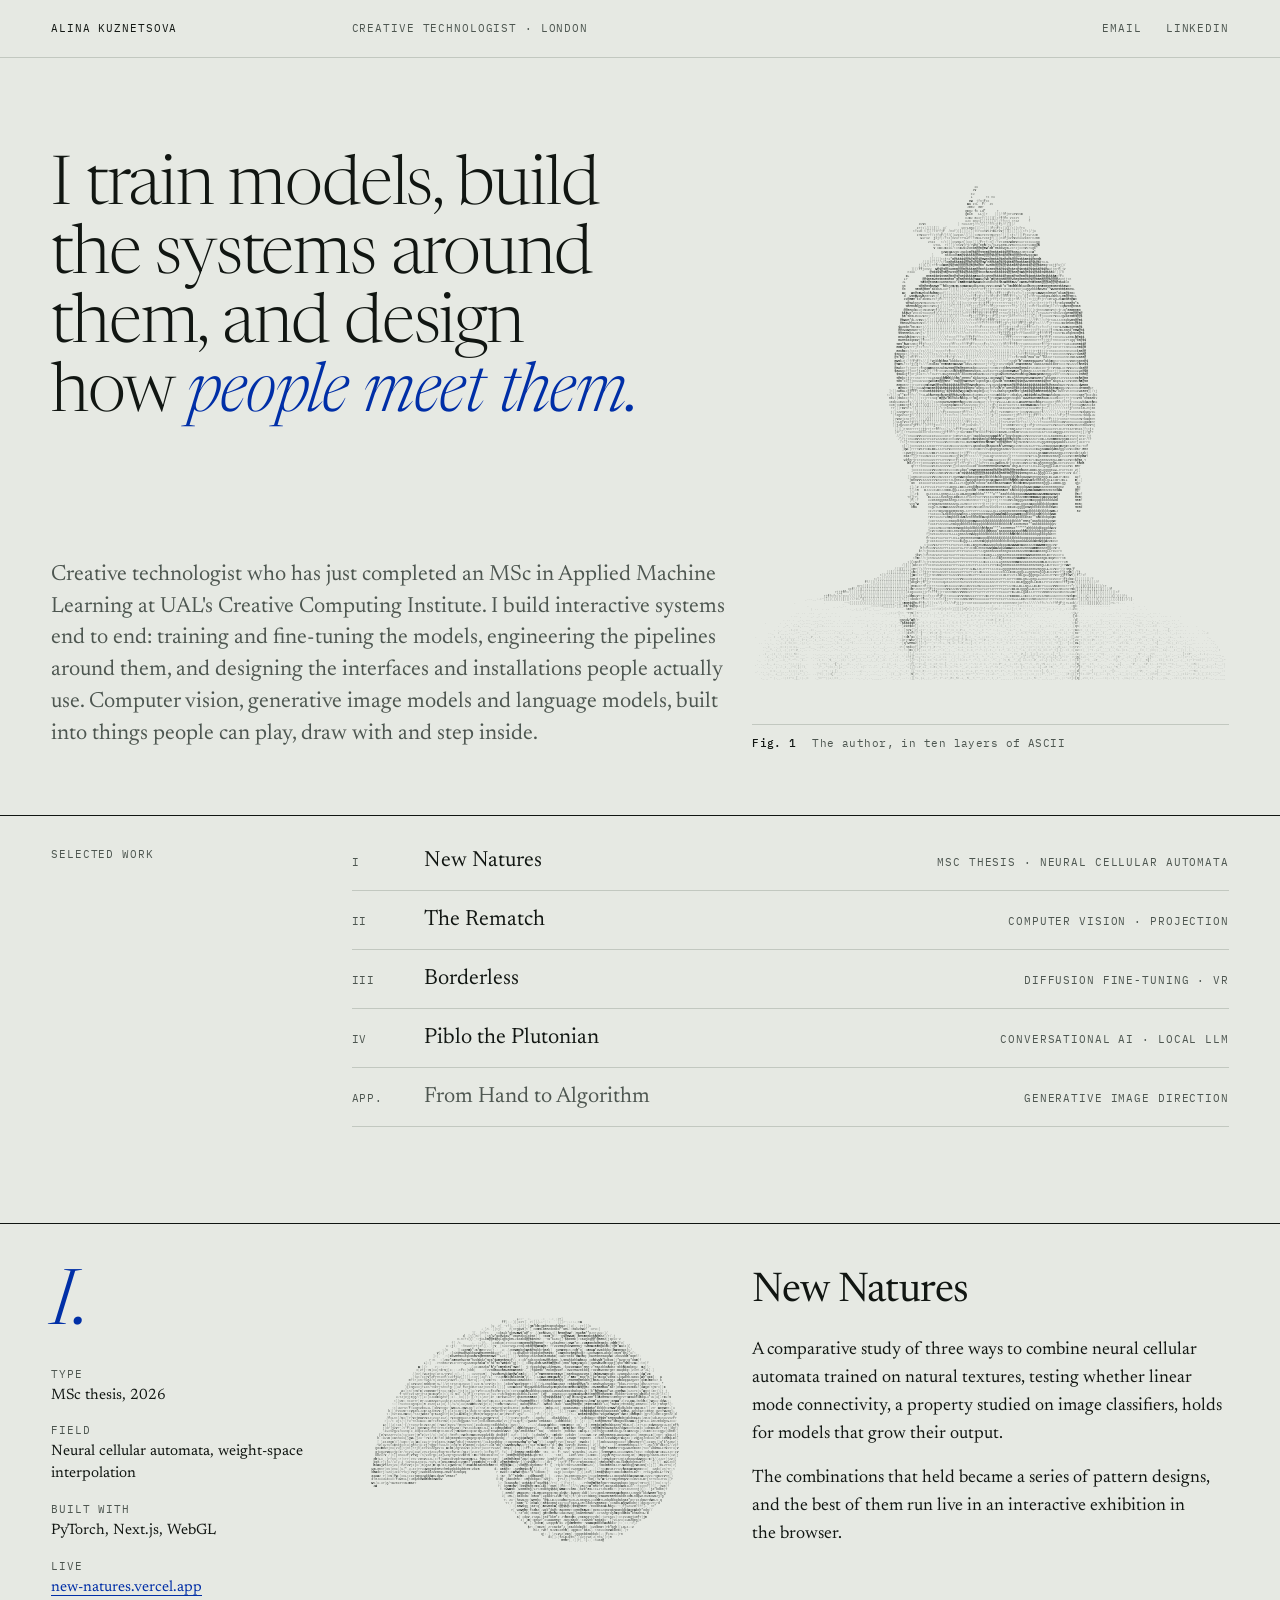
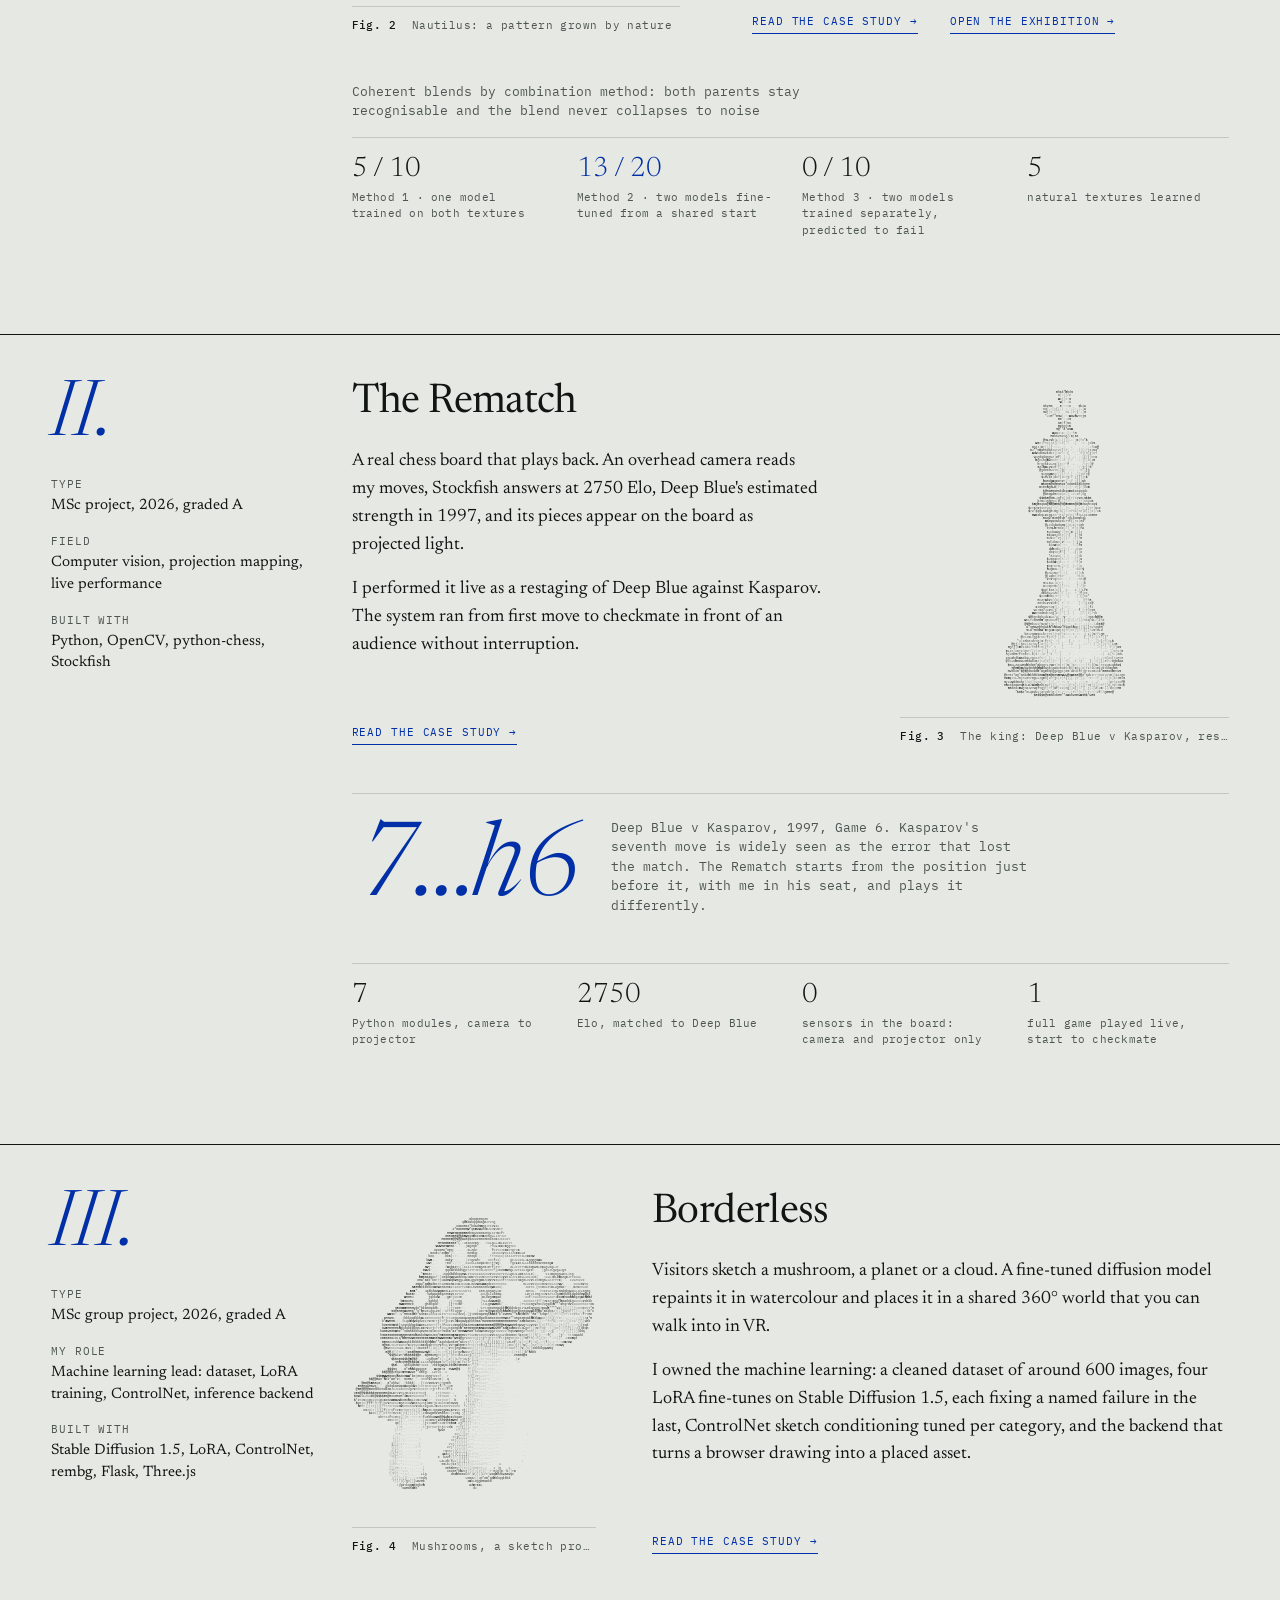
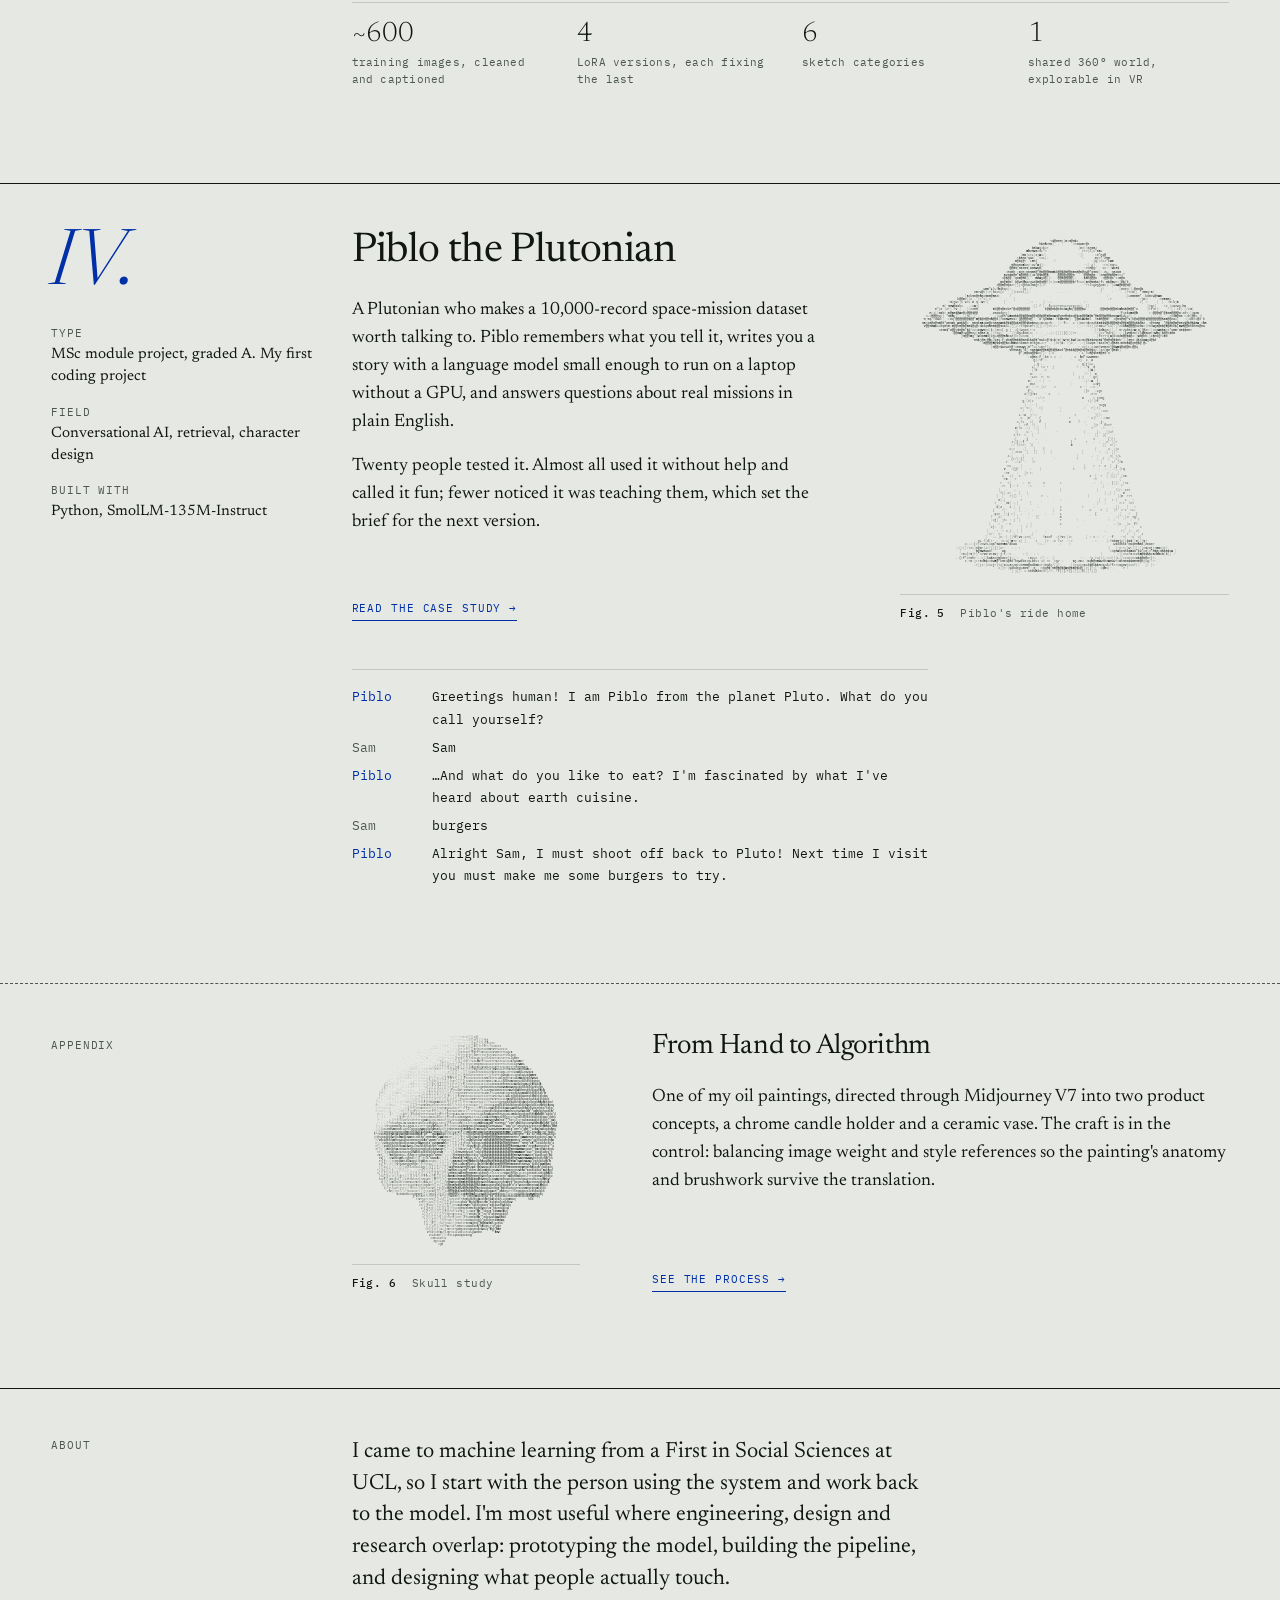
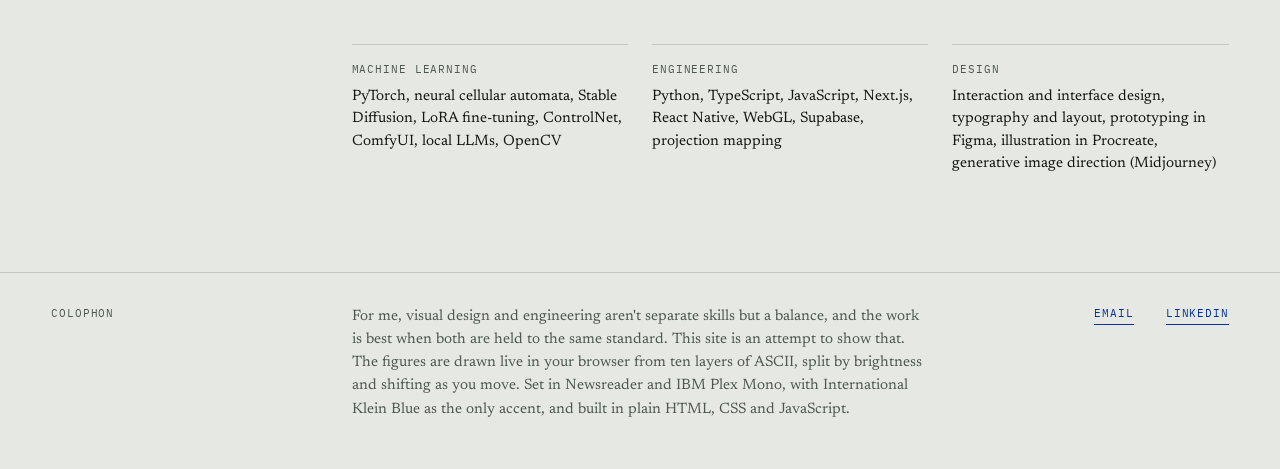
==== commit 39cdc46f: "more space around homepage figures" ====
--- a/index.html
+++ b/index.html
@@ -150,7 +150,7 @@
         <div class="fig-art">
           <div class="ascii" data-ascii="images/mush.webp" data-h="380" data-fs="3" role="img" aria-label="Two mushrooms drawn in layered ASCII"></div>
         </div>
-        <figcaption class="fig-cap caption"><span><b>Fig. 4</b> Mushrooms, a sketch category</span></figcaption>
+        <figcaption class="fig-cap caption"><span><b>Fig. 4</b> Mushrooms, a sketch prompt</span></figcaption>
       </figure>
       <div class="plate-body">
         <h2 class="plate-title">Borderless</h2>
--- a/css/style.css
+++ b/css/style.css
@@ -148,16 +148,30 @@
 .mh-end  { grid-column: 9 / 13; text-align: right; display: flex; justify-content: flex-end; gap: var(--s3); }
 
 /* ── figures ── */
-.fig { display: flex; flex-direction: column; gap: var(--s2); }
-.fig-art { display: flex; align-items: center; justify-content: center; position: relative; }
+/* a figure spans the full height of the text beside it: the drawing's box starts level with the title,
+   the caption rule sits level with the last line of the text, and the drawing is centred between them */
+.fig { display: flex; flex-direction: column; gap: 12px; }
+.fig-art { display: flex; align-items: center; justify-content: center; position: relative; flex: 1 1 auto; }
 .fig-cap {
   border-top: 1px solid var(--rule);
   padding-top: 10px;
-  display: flex;
-  justify-content: space-between;
-  gap: var(--s2);
-}
-.fig-cap b { color: var(--ink); font-weight: 500; }
+  display: block;
+  font-size: var(--fs-label);
+  letter-spacing: 0.04em;
+  line-height: 1.5;
+  white-space: nowrap;
+  overflow: hidden;
+  text-overflow: ellipsis;
+}
+.fig-cap b { color: var(--ink); font-weight: 500; margin-right: 8px; }
+.plate-art, .appendix-art, .hero-fig { align-self: stretch; }
+/* breathing room between each drawing and the text beside it */
+.plate--lead .plate-art, .appendix-art { padding-right: var(--s6); }
+.plate--split .plate-art { padding-right: var(--s4); }
+.plate--right .plate-art { padding-left: var(--s6); }
+/* the text column runs the same height as its figure: title level with the top of the drawing's box, links level with the caption */
+.plate-body, .appendix-body { display: flex; flex-direction: column; align-self: stretch; }
+.plate-body .links, .appendix-body .links { margin-top: auto; padding-top: var(--s4); }
 
 /* ── ascii ── */
 .ascii { position: relative; will-change: transform; line-height: 0; }
@@ -208,7 +222,6 @@
 .meta dd a { color: var(--klein); text-decoration: none; border-bottom: 1px solid currentColor; }
 .plate-title { font-size: var(--fs-h2); font-weight: 400; line-height: 1; letter-spacing: -0.015em; margin-bottom: var(--s3); }
 .plate-body .prose { margin-bottom: var(--s4); }
-.plate-body .links { margin-top: var(--s4); }
 
 /* plate layouts: the meta column is fixed, the rest composes to the evidence */
 .plate--lead  .plate-art  { grid-column: 4 / 8; }
@@ -220,7 +233,7 @@
 .plate--split .plate-art  { grid-column: 4 / 7; }
 .plate--split .plate-body { grid-column: 7 / 13; }
 .plate--split .plate-extra{ grid-column: 4 / 13; }
-.plate-art .fig-art { min-height: 380px; }
+.plate-art .fig-art { min-height: 320px; }
 .plate-extra { display: grid; gap: var(--s6); }
 
 /* data row: real figures from the project */
@@ -258,11 +271,10 @@
 /* appendix */
 .appendix { border-top: 1px dashed var(--graphite); padding-block: var(--s6) var(--s12); row-gap: var(--s4); }
 .appendix-meta { grid-column: 1 / 4; }
-.appendix-art  { grid-column: 4 / 6; }
-.appendix-art .fig-art { min-height: 200px; }
+.appendix-art  { grid-column: 4 / 7; }
+.appendix-art .fig-art { min-height: 220px; }
 .appendix-body { grid-column: 7 / 13; }
 .appendix-body .plate-title { font-size: var(--fs-h3); }
-.appendix-body .links { margin-top: var(--s3); }
 
 /* about */
 .about { border-top: 1px solid var(--ink); padding-block: var(--s6) var(--s12); row-gap: var(--s6); }
@@ -480,7 +492,6 @@
   .sec-note { grid-column: 4 / 13; }
   .cards { grid-template-columns: repeat(2, minmax(0, 1fr)); }
   .data { grid-template-columns: repeat(2, minmax(0, 1fr)); row-gap: var(--s3); }
-  .appendix-art { grid-column: 4 / 7; }
   .appendix-body { grid-column: 7 / 13; }
 }
 
@@ -495,7 +506,10 @@
   .contents li a > .label:last-child { display: none; }
   .plate-meta { flex-direction: row; flex-wrap: wrap; align-items: flex-end; gap: var(--s3); }
   .plate-meta .meta { flex-basis: 100%; }
-  .plate-art .fig-art { min-height: 300px; }
+  .plate-art .fig-art, .appendix-art .fig-art { min-height: 0; }
+  .fig-cap { white-space: normal; }
+  .plate--lead .plate-art, .plate--split .plate-art, .appendix-art, .plate--right .plate-art { padding: 0; }
+  .plate-body .links, .appendix-body .links { margin-top: 0; }
   .specimens, .specimens.four, .series, .figrow.three, .figrow.four { grid-template-columns: repeat(2, minmax(0, 1fr)); }
   .cards, .cards.two, .caps { grid-template-columns: 1fr; }
   .data.six { grid-template-columns: repeat(3, minmax(0, 1fr)); row-gap: var(--s3); }
